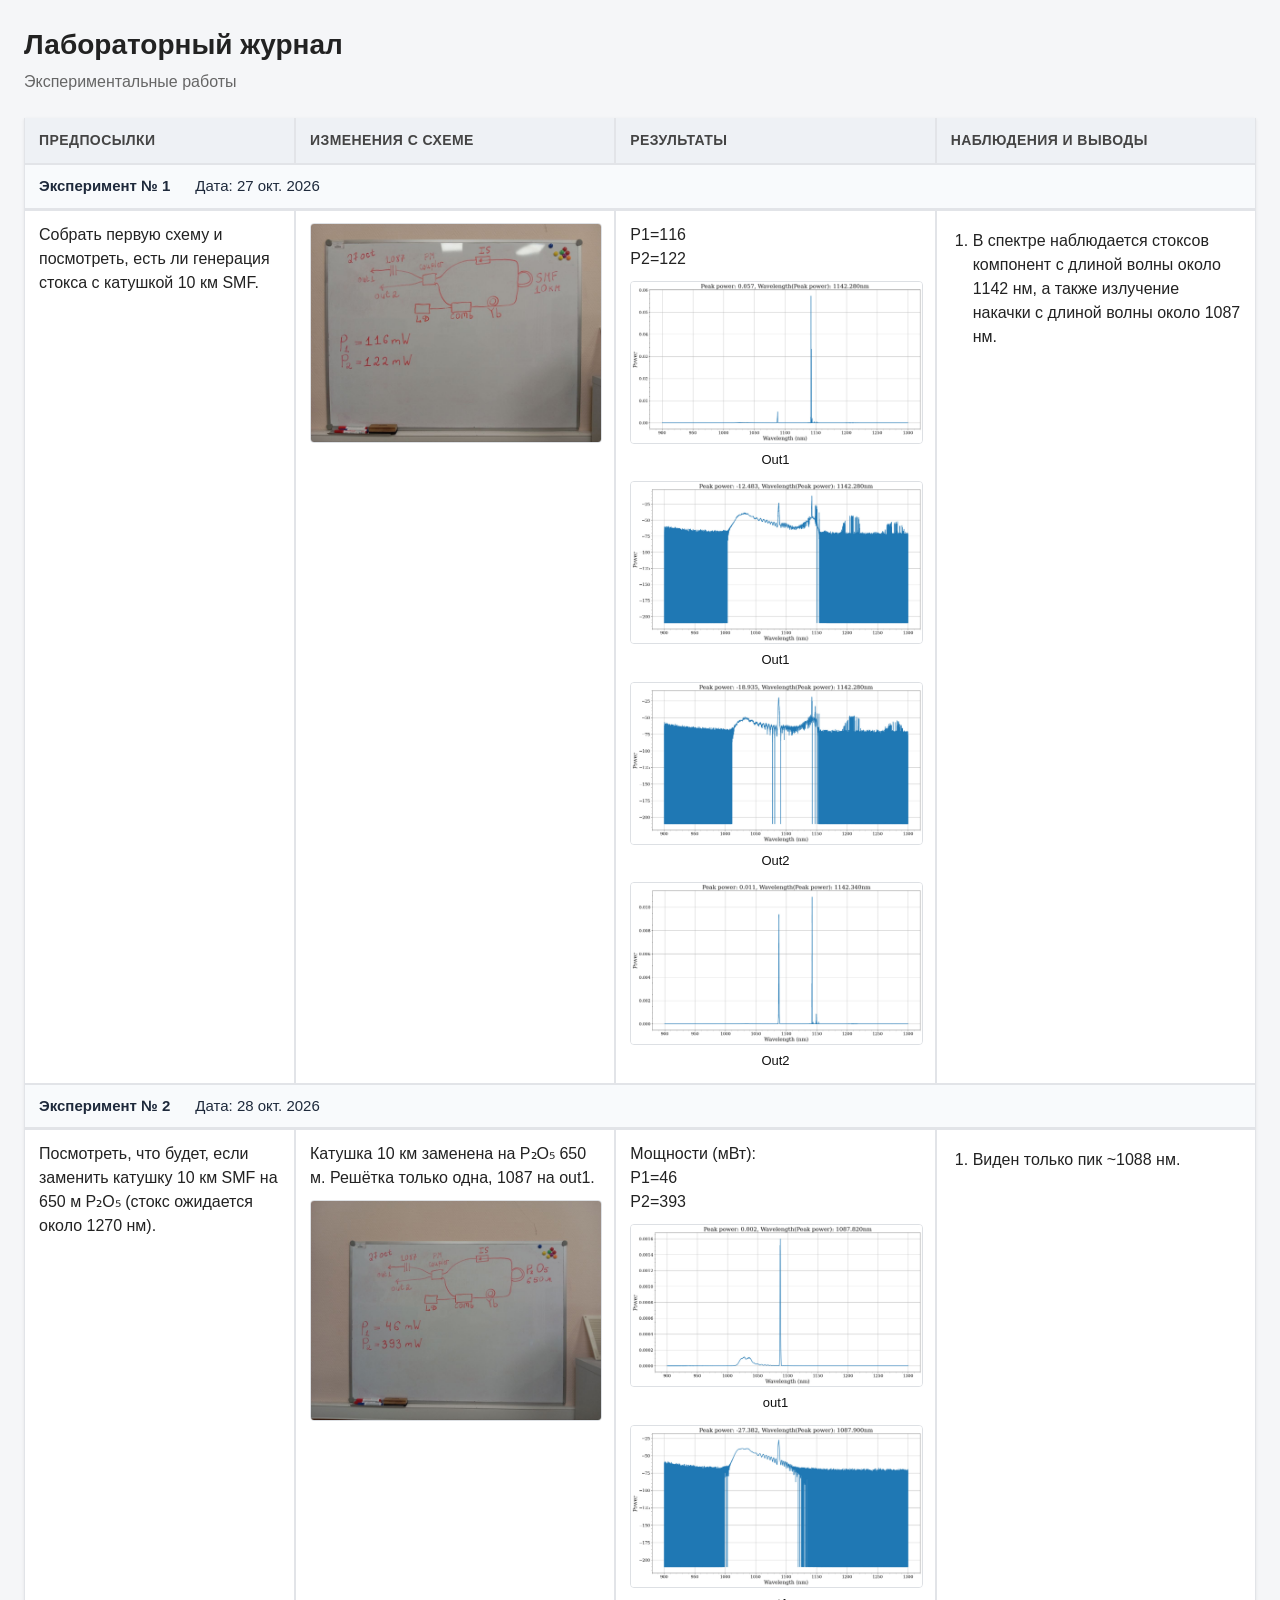
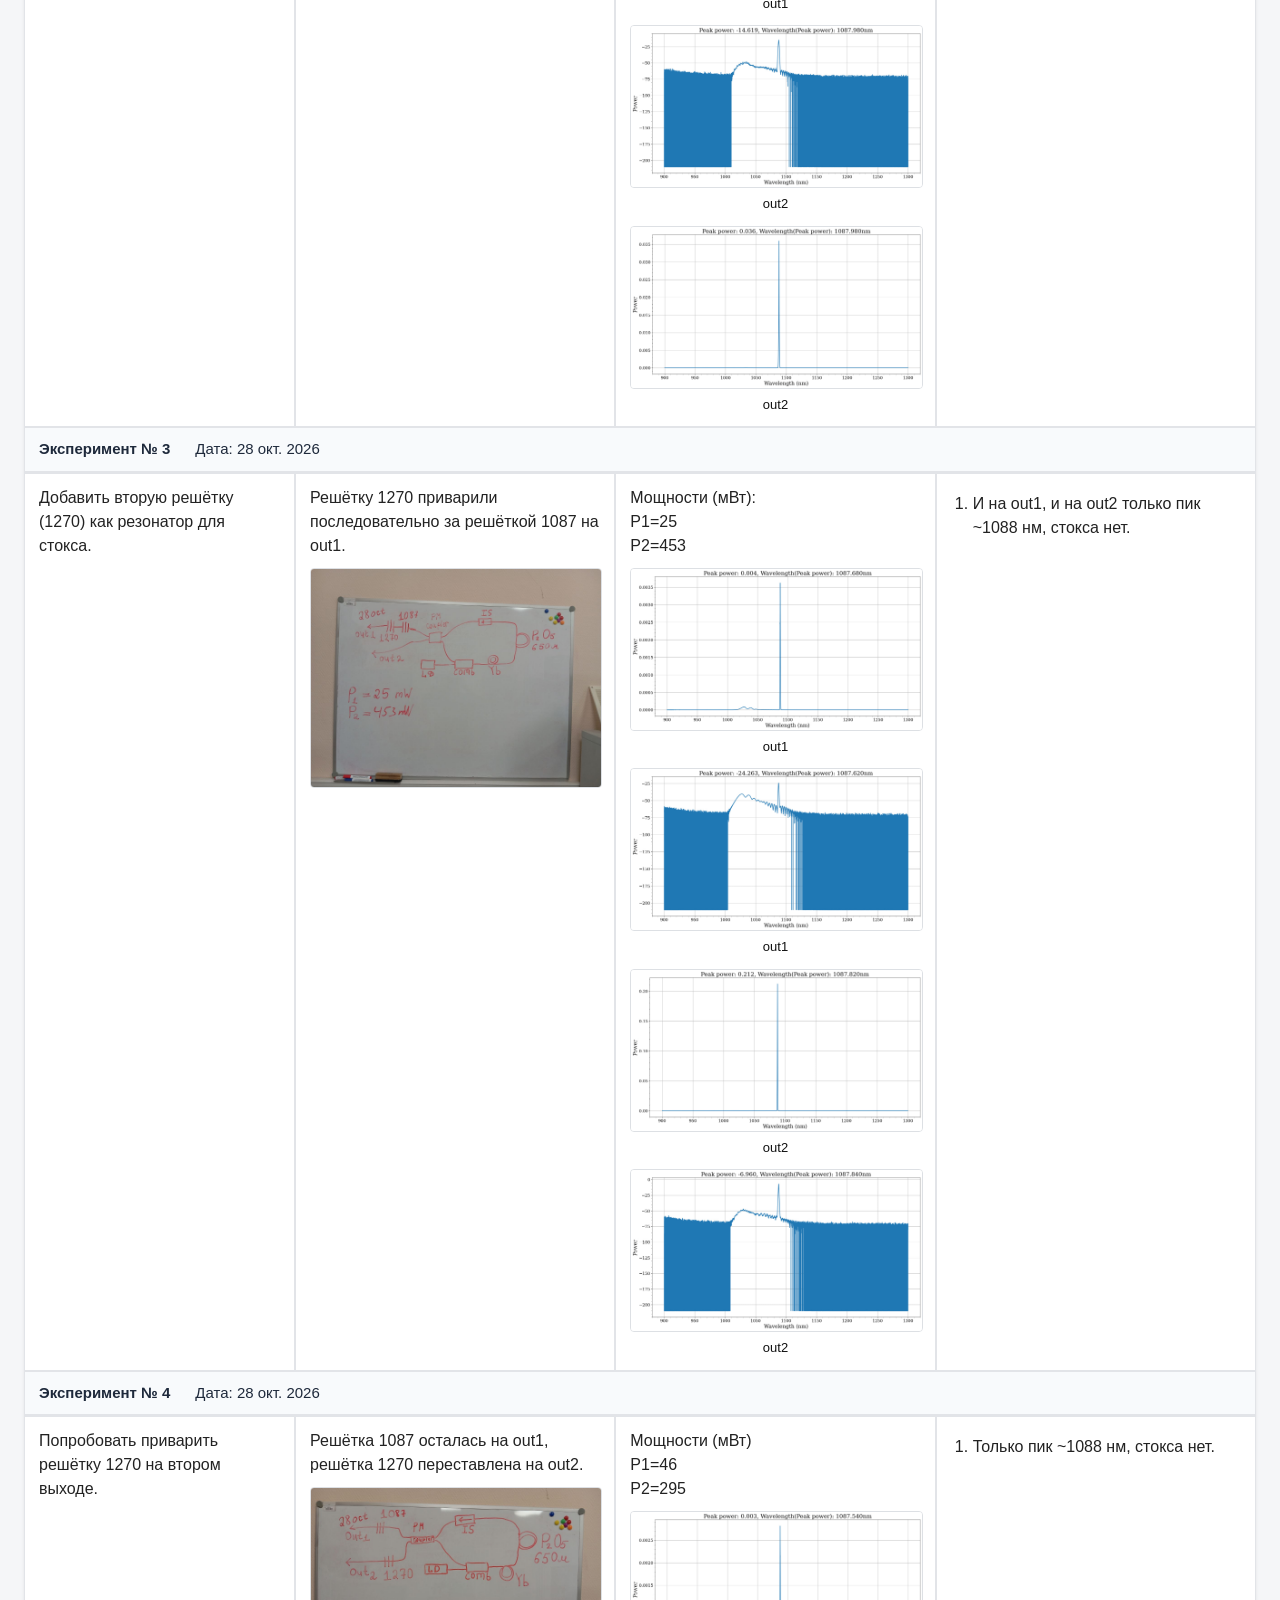
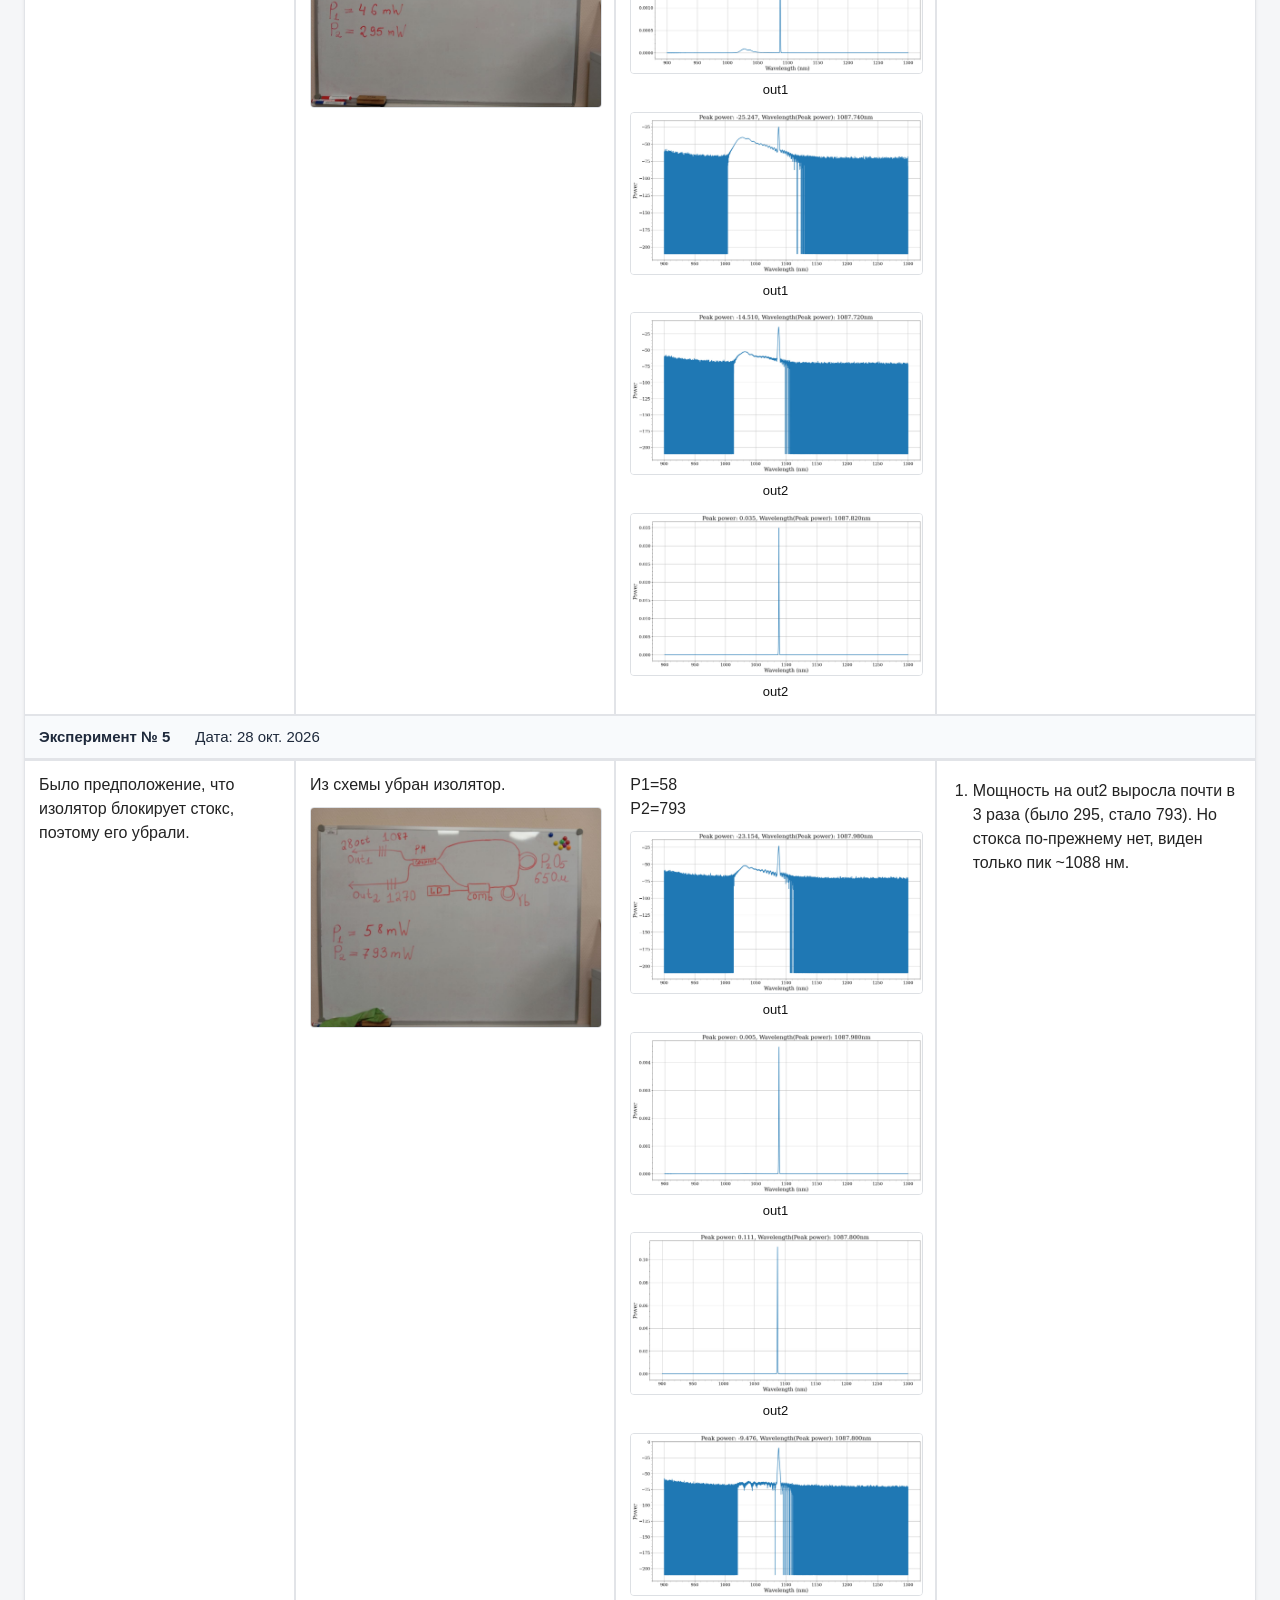
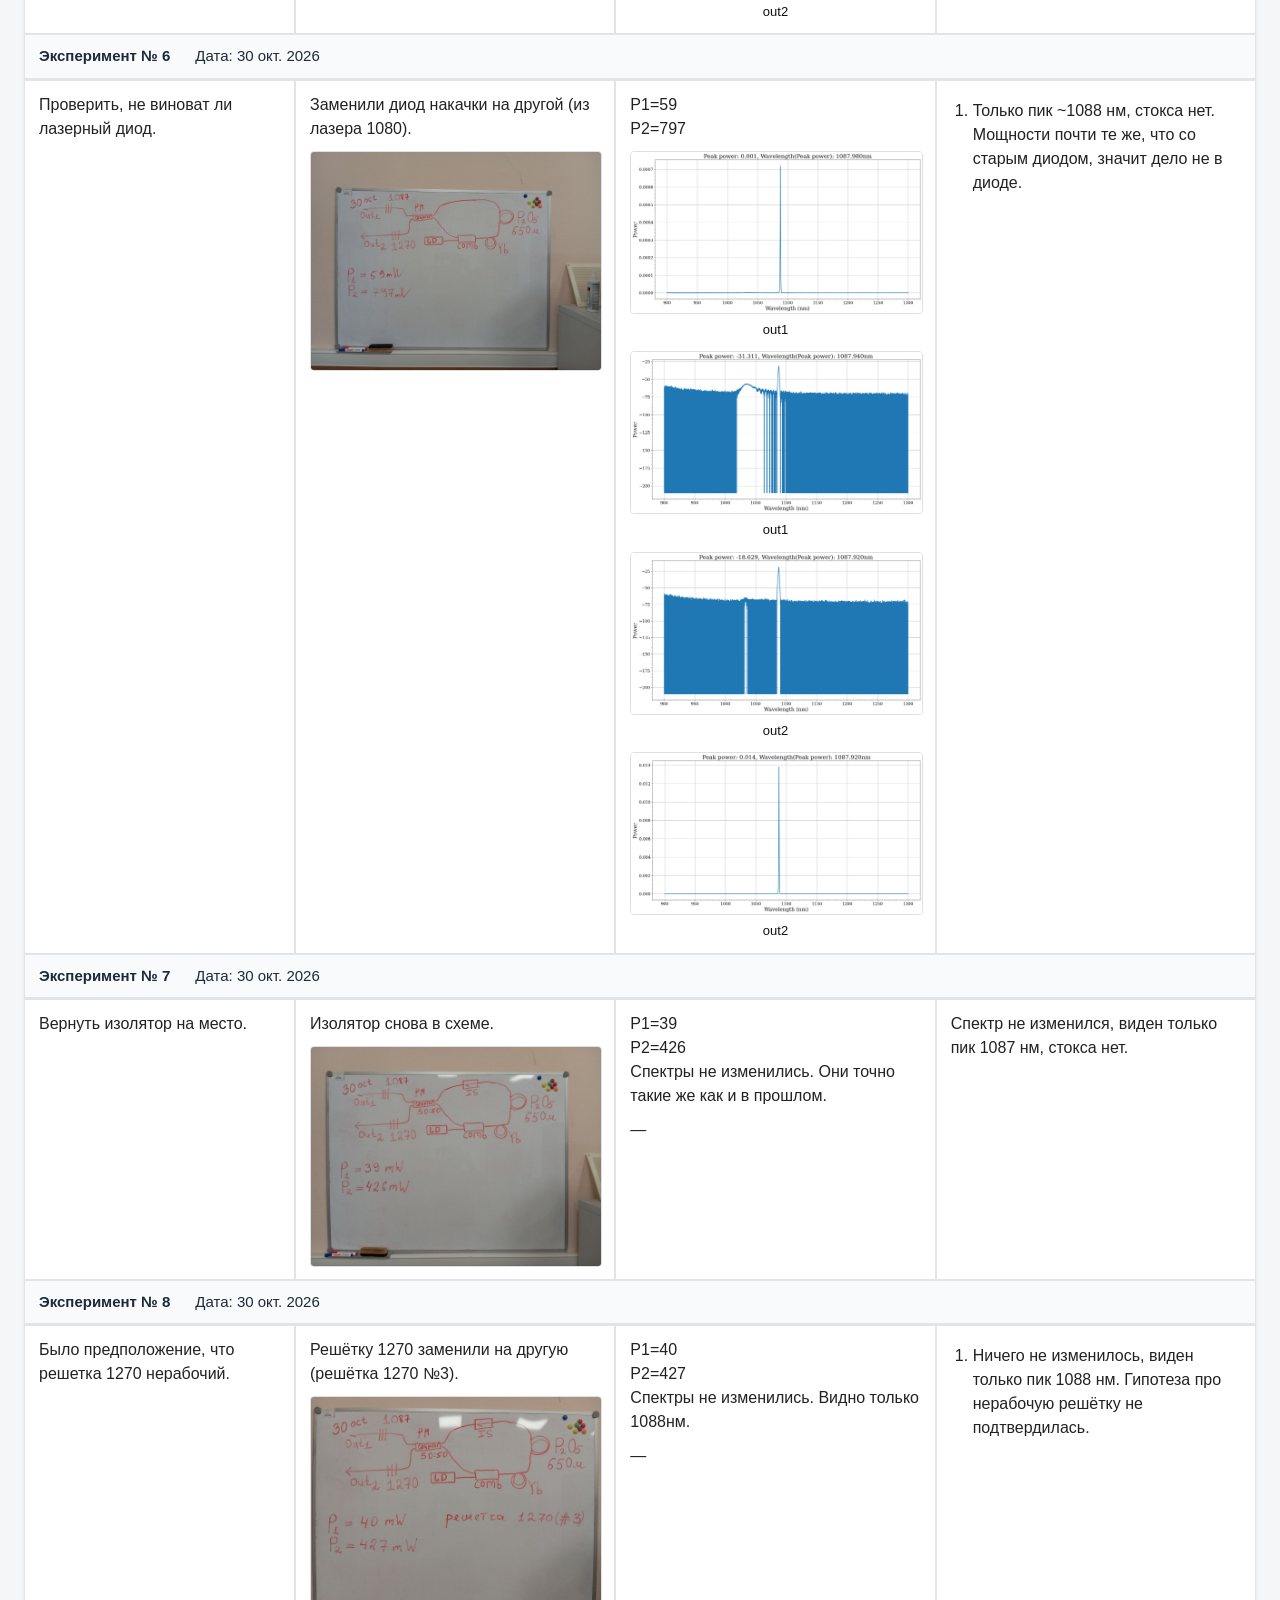
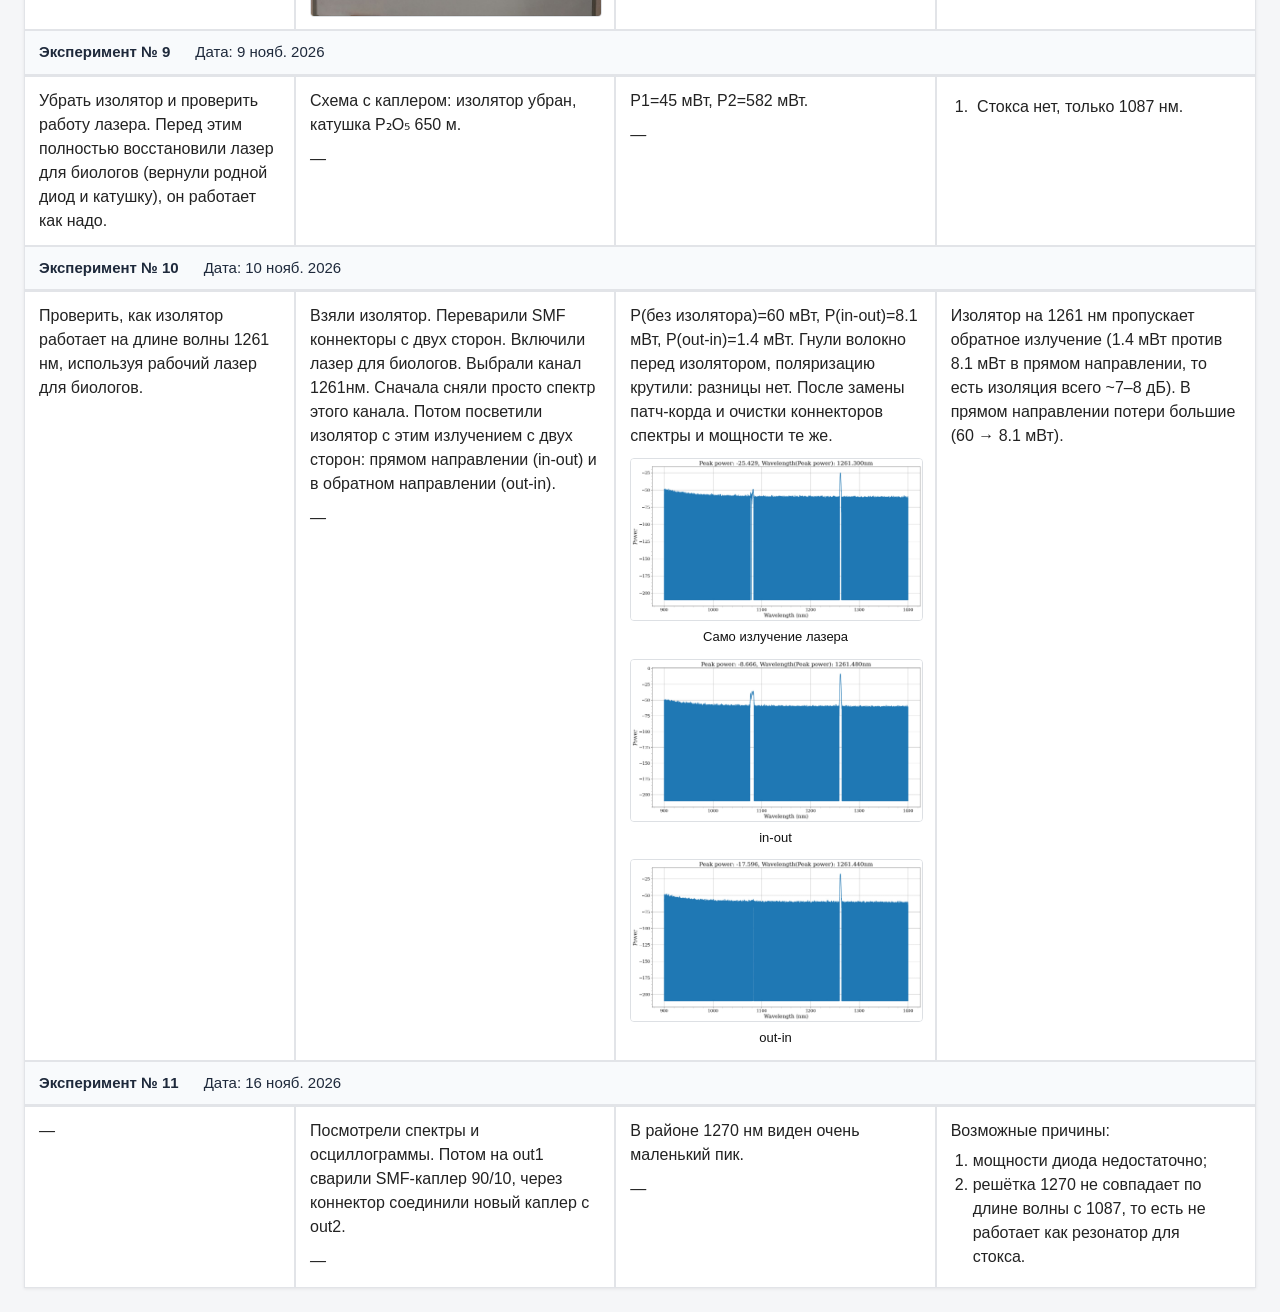
==== legacy/journal.html @ 5446e58a "Каркас проекта" ====
<!DOCTYPE html>
<html lang="ru">
<head>
<meta charset="UTF-8">
<meta name="viewport" content="width=device-width, initial-scale=1.0">
<title>Лабораторный журнал</title>
<style>
  body{font-family:-apple-system,BlinkMacSystemFont,"Segoe UI",Roboto,sans-serif;margin:0;padding:24px;background:#f5f6f8;color:#222;line-height:1.5}
  header{max-width:1400px;margin:0 auto 24px}
  h1{margin:0 0 4px;font-size:28px}
  .subtitle{margin:0;color:#666}
  main{max-width:1400px;margin:0 auto}
  
  .lab-table{width:100%;border-collapse:separate;border-spacing:0;background:#fff;box-shadow:0 1px 3px rgba(0,0,0,.08);border-radius:0}
  .lab-table th, .lab-table td{border:1px solid #e2e4e8;padding:12px 14px;vertical-align:top;text-align:left}
  
  /* Фикс шапки таблицы (убрали overflow: hidden у таблицы) */
  .lab-table thead th{
    background:#eef1f5; font-weight:600; font-size:14px; 
    text-transform:uppercase; letter-spacing:.03em; color:#444;
    position: sticky; top: 0; z-index: 10;
    border-top: none;
    box-shadow: 0 1px 0 #e2e4e8;
  }
  
  /* Строка с номером и датой */
  .exp-header-row td {
    background: #f8fafc; border-bottom: 2px solid #e2e4e8;
    color: #1e293b; font-size: 15px; padding: 10px 14px;
  }
  
  .col-goal{width:22%}.col-scheme{width:26%}.col-results{width:26%}.col-conclusions{width:26%}
  
  .text-block{margin-bottom:10px}
  figure{margin:0 0 12px}figure:last-child{margin-bottom:0}
  figure img{max-width:100%;height:auto;display:block;border-radius:4px;border:1px solid #dde0e4;cursor:zoom-in}
  figcaption{font-size:13px;color:#111;text-align:center;margin-top:6px}
  ul,ol{padding-left:22px;margin:6px 0}p{margin:6px 0}
  
  .lightbox{position:fixed;inset:0;background:rgba(0,0,0,.85);display:none;align-items:center;justify-content:center;z-index:1000;padding:24px;cursor:zoom-out}
  .lightbox.open{display:flex}
  .lightbox img{max-width:95vw;max-height:95vh;border-radius:6px;box-shadow:0 8px 32px rgba(0,0,0,.5)}
  
  @media(max-width:900px){
    .lab-table,.lab-table thead,.lab-table tbody,.lab-table th,.lab-table td,.lab-table tr{display:block}
    .lab-table thead{display:none}
    .lab-table tr{margin-bottom:16px;border:1px solid #e2e4e8;border-radius:8px;overflow:hidden}
    .lab-table td{border:none;border-bottom:1px solid #eef0f3}
    .lab-table td:last-child{border-bottom:none}
  }
</style>
</head>
<body>
<header>
  <h1>Лабораторный журнал</h1>
  <p class="subtitle">Экспериментальные работы</p>
</header>
<main>
<table class="lab-table">
<thead>
<tr>
<th class="col-goal">Предпосылки</th>
<th class="col-scheme">Изменения с схеме</th>
<th class="col-results">Результаты</th>
<th class="col-conclusions">Наблюдения и выводы</th>
</tr>
</thead>
<tbody>

      <tr class="exp-header-row">
        <td colspan="4">
          <strong>Эксперимент № 1</strong>
          &nbsp;&nbsp;&nbsp;&nbsp; Дата: 27 окт. 2026
        </td>
      </tr>
      <tr>
        <td class="col-goal">Собрать первую схему и посмотреть, есть ли генерация стокса с катушкой 10 км SMF.</td>
        <td class="col-scheme">
          
          
      <figure>
        <img src="images/exp1-scheme-2026-10-27-7mgw.png" alt="">
        
      </figure>
    
        </td>
        <td class="col-results">
          <div class="text-block">P1=116<br>P2=122</div>
          
      <figure>
        <img src="images/exp1-results-2026-10-27-8khi.png" alt="">
        <figcaption>Out1</figcaption>
      </figure>
    
      <figure>
        <img src="images/exp1-results-2026-10-27-0vbn.png" alt="">
        <figcaption>Out1</figcaption>
      </figure>
    
      <figure>
        <img src="images/exp1-results-2026-10-27-q5hc.png" alt="">
        <figcaption>Out2</figcaption>
      </figure>
    
      <figure>
        <img src="images/exp1-results-2026-10-27-dimu.png" alt="">
        <figcaption>Out2</figcaption>
      </figure>
    
        </td>
        <td class="col-conclusions"><ol><li>В спектре наблюдается стоксов компонент с длиной волны около 1142 нм, а также излучение накачки с длиной волны около 1087 нм.</li></ol></td>
      </tr>
      <tr class="exp-header-row">
        <td colspan="4">
          <strong>Эксперимент № 2</strong>
          &nbsp;&nbsp;&nbsp;&nbsp; Дата: 28 окт. 2026
        </td>
      </tr>
      <tr>
        <td class="col-goal">Посмотреть, что будет, если заменить катушку 10 км SMF на 650 м P₂O₅ (стокс ожидается около 1270 нм).</td>
        <td class="col-scheme">
          <div class="text-block">Катушка 10 км заменена на P₂O₅ 650 м. Решётка только одна, 1087 на out1.</div>
          
      <figure>
        <img src="images/exp2-scheme-2026-10-28-fdw3.png" alt="">
        
      </figure>
    
        </td>
        <td class="col-results">
          <div class="text-block">Мощности (мВт):<br>P1=46<br>P2=393</div>
          
      <figure>
        <img src="images/exp2-results-2026-10-28-20rd.png" alt="">
        <figcaption>out1</figcaption>
      </figure>
    
      <figure>
        <img src="images/exp2-results-2026-10-28-4o7k.png" alt="">
        <figcaption>out1</figcaption>
      </figure>
    
      <figure>
        <img src="images/exp2-results-2026-10-28-bmim.png" alt="">
        <figcaption>out2</figcaption>
      </figure>
    
      <figure>
        <img src="images/exp2-results-2026-10-28-gjd2.png" alt="">
        <figcaption>out2</figcaption>
      </figure>
    
        </td>
        <td class="col-conclusions"><ol><li>Виден только пик ~1088 нм. </li></ol></td>
      </tr>
      <tr class="exp-header-row">
        <td colspan="4">
          <strong>Эксперимент № 3</strong>
          &nbsp;&nbsp;&nbsp;&nbsp; Дата: 28 окт. 2026
        </td>
      </tr>
      <tr>
        <td class="col-goal">Добавить вторую решётку (1270) как резонатор для стокса.</td>
        <td class="col-scheme">
          <div class="text-block">Решётку 1270 приварили последовательно за решёткой 1087 на out1.</div>
          
      <figure>
        <img src="images/exp3-scheme-2026-10-28-03hu.png" alt="">
        
      </figure>
    
        </td>
        <td class="col-results">
          <div class="text-block">Мощности (мВт):<br>P1=25<br>P2=453</div>
          
      <figure>
        <img src="images/exp3-results-2026-10-28-j19a.png" alt="">
        <figcaption>out1</figcaption>
      </figure>
    
      <figure>
        <img src="images/exp3-results-2026-10-28-ysv0.png" alt="">
        <figcaption>out1</figcaption>
      </figure>
    
      <figure>
        <img src="images/exp3-results-2026-10-28-vy8e.png" alt="">
        <figcaption>out2</figcaption>
      </figure>
    
      <figure>
        <img src="images/exp3-results-2026-10-28-p6xs.png" alt="">
        <figcaption>out2</figcaption>
      </figure>
    
        </td>
        <td class="col-conclusions"><ol><li>И на out1, и на out2 только пик ~1088 нм, стокса нет. </li></ol></td>
      </tr>
      <tr class="exp-header-row">
        <td colspan="4">
          <strong>Эксперимент № 4</strong>
          &nbsp;&nbsp;&nbsp;&nbsp; Дата: 28 окт. 2026
        </td>
      </tr>
      <tr>
        <td class="col-goal">Попробовать приварить решётку 1270 на втором выходе.</td>
        <td class="col-scheme">
          <div class="text-block">Решётка 1087 осталась на out1, решётка 1270 переставлена на out2.</div>
          
      <figure>
        <img src="images/exp4-scheme-2026-11-16-rlf8.png" alt="">
        
      </figure>
    
        </td>
        <td class="col-results">
          <div class="text-block">Мощности (мВт)<br>P1=46<div>P2=295</div></div>
          
      <figure>
        <img src="images/exp4-results-2026-11-16-piwh.png" alt="">
        <figcaption>out1</figcaption>
      </figure>
    
      <figure>
        <img src="images/exp4-results-2026-11-16-u175.png" alt="">
        <figcaption>out1</figcaption>
      </figure>
    
      <figure>
        <img src="images/exp4-results-2026-11-16-jcvt.png" alt="">
        <figcaption>out2</figcaption>
      </figure>
    
      <figure>
        <img src="images/exp4-results-2026-11-16-a1xa.png" alt="">
        <figcaption>out2</figcaption>
      </figure>
    
        </td>
        <td class="col-conclusions"><ol><li>Только пик ~1088 нм, стокса нет.</li></ol></td>
      </tr>
      <tr class="exp-header-row">
        <td colspan="4">
          <strong>Эксперимент № 5</strong>
          &nbsp;&nbsp;&nbsp;&nbsp; Дата: 28 окт. 2026
        </td>
      </tr>
      <tr>
        <td class="col-goal">Было предположение, что изолятор блокирует стокс, поэтому его убрали.</td>
        <td class="col-scheme">
          <div class="text-block">Из схемы убран изолятор.</div>
          
      <figure>
        <img src="images/exp5-scheme-2026-11-16-wapq.png" alt="">
        
      </figure>
    
        </td>
        <td class="col-results">
          <div class="text-block">P1=58<br>P2=793</div>
          
      <figure>
        <img src="images/exp5-results-2026-11-16-mpl7.png" alt="">
        <figcaption>out1</figcaption>
      </figure>
    
      <figure>
        <img src="images/exp5-results-2026-11-16-as89.png" alt="">
        <figcaption>out1</figcaption>
      </figure>
    
      <figure>
        <img src="images/exp5-results-2026-11-16-cq42.png" alt="">
        <figcaption>out2</figcaption>
      </figure>
    
      <figure>
        <img src="images/exp5-results-2026-11-16-x3le.png" alt="">
        <figcaption>out2</figcaption>
      </figure>
    
        </td>
        <td class="col-conclusions"><ol><li>Мощность на out2 выросла почти в 3 раза (было 295, стало 793). Но стокса по-прежнему нет, виден только пик ~1088 нм.</li></ol></td>
      </tr>
      <tr class="exp-header-row">
        <td colspan="4">
          <strong>Эксперимент № 6</strong>
          &nbsp;&nbsp;&nbsp;&nbsp; Дата: 30 окт. 2026
        </td>
      </tr>
      <tr>
        <td class="col-goal">Проверить, не виноват ли лазерный диод.</td>
        <td class="col-scheme">
          <div class="text-block">Заменили диод накачки на другой (из лазера 1080).</div>
          
      <figure>
        <img src="images/exp6-scheme-2026-11-16-g44c.png" alt="">
        
      </figure>
    
        </td>
        <td class="col-results">
          <div class="text-block">P1=59<br>P2=797</div>
          
      <figure>
        <img src="images/exp6-results-2026-11-16-ottr.png" alt="">
        <figcaption>out1</figcaption>
      </figure>
    
      <figure>
        <img src="images/exp6-results-2026-11-16-fe4t.png" alt="">
        <figcaption>out1</figcaption>
      </figure>
    
      <figure>
        <img src="images/exp6-results-2026-11-16-2dvh.png" alt="">
        <figcaption>out2</figcaption>
      </figure>
    
      <figure>
        <img src="images/exp6-results-2026-11-16-2k1w.png" alt="">
        <figcaption>out2</figcaption>
      </figure>
    
        </td>
        <td class="col-conclusions"><ol><li>Только пик ~1088 нм, стокса нет. Мощности почти те же, что со старым диодом, значит дело не в диоде.</li></ol></td>
      </tr>
      <tr class="exp-header-row">
        <td colspan="4">
          <strong>Эксперимент № 7</strong>
          &nbsp;&nbsp;&nbsp;&nbsp; Дата: 30 окт. 2026
        </td>
      </tr>
      <tr>
        <td class="col-goal">Вернуть изолятор на место.</td>
        <td class="col-scheme">
          <div class="text-block">Изолятор снова в схеме.</div>
          
      <figure>
        <img src="images/exp7-scheme-2026-11-16-qyf2.png" alt="">
        
      </figure>
    
        </td>
        <td class="col-results">
          <div class="text-block">P1=39<br>P2=426<br>Спектры не изменились. Они точно такие же как и в прошлом.</div>
          <em>—</em>
        </td>
        <td class="col-conclusions">Спектр не изменился, виден только пик 1087 нм, стокса нет.</td>
      </tr>
      <tr class="exp-header-row">
        <td colspan="4">
          <strong>Эксперимент № 8</strong>
          &nbsp;&nbsp;&nbsp;&nbsp; Дата: 30 окт. 2026
        </td>
      </tr>
      <tr>
        <td class="col-goal">Было предположение, что решетка 1270 нерабочий.</td>
        <td class="col-scheme">
          <div class="text-block">Решётку 1270 заменили на другую (решётка 1270 №3).</div>
          
      <figure>
        <img src="images/exp8-scheme-2026-10-30-hdcm.png" alt="">
        
      </figure>
    
        </td>
        <td class="col-results">
          <div class="text-block">P1=40<br>P2=427<br>Спектры не изменились. Видно только 1088нм.</div>
          <em>—</em>
        </td>
        <td class="col-conclusions"><ol><li>Ничего не изменилось, виден только пик 1088 нм. Гипотеза про нерабочую решётку не подтвердилась.</li></ol></td>
      </tr>
      <tr class="exp-header-row">
        <td colspan="4">
          <strong>Эксперимент № 9</strong>
          &nbsp;&nbsp;&nbsp;&nbsp; Дата: 9 нояб. 2026
        </td>
      </tr>
      <tr>
        <td class="col-goal">Убрать изолятор и проверить работу лазера. Перед этим полностью восстановили лазер для биологов (вернули родной диод и катушку), он работает как надо.</td>
        <td class="col-scheme">
          <div class="text-block">Схема с каплером: изолятор убран, катушка P₂O₅ 650 м.</div>
          <em>—</em>
        </td>
        <td class="col-results">
          <div class="text-block">P1=45 мВт, P2=582 мВт.</div>
          <em>—</em>
        </td>
        <td class="col-conclusions"><ol><li>&nbsp;Стокса нет, только 1087 нм.&nbsp;</li></ol></td>
      </tr>
      <tr class="exp-header-row">
        <td colspan="4">
          <strong>Эксперимент № 10</strong>
          &nbsp;&nbsp;&nbsp;&nbsp; Дата: 10 нояб. 2026
        </td>
      </tr>
      <tr>
        <td class="col-goal">Проверить, как изолятор работает на длине волны 1261 нм, используя рабочий лазер для биологов.</td>
        <td class="col-scheme">
          <div class="text-block">Взяли изолятор. Переварили SMF коннекторы с двух сторон. Включили лазер для биологов. Выбрали канал 1261нм. Сначала сняли просто спектр этого канала. Потом посветили изолятор с этим излучением с двух сторон: прямом направлении (in-out) и в обратном направлении (out-in).&nbsp;</div>
          <em>—</em>
        </td>
        <td class="col-results">
          <div class="text-block">P(без изолятора)=60 мВт, P(in-out)=8.1 мВт, P(out-in)=1.4 мВт. Гнули волокно перед изолятором, поляризацию крутили: разницы нет. После замены патч-корда и очистки коннекторов спектры и мощности те же.</div>
          
      <figure>
        <img src="images/exp10-results-2026-11-10-lhtd.png" alt="">
        <figcaption>Само излучение лазера</figcaption>
      </figure>
    
      <figure>
        <img src="images/exp10-results-2026-11-10-eo0r.png" alt="">
        <figcaption>in-out</figcaption>
      </figure>
    
      <figure>
        <img src="images/exp10-results-2026-11-10-euju.png" alt="">
        <figcaption>out-in</figcaption>
      </figure>
    
        </td>
        <td class="col-conclusions">Изолятор на 1261 нм пропускает обратное излучение (1.4 мВт против 8.1 мВт в прямом направлении, то есть изоляция всего ~7–8 дБ). В прямом направлении потери большие (60 → 8.1 мВт).</td>
      </tr>
      <tr class="exp-header-row">
        <td colspan="4">
          <strong>Эксперимент № 11</strong>
          &nbsp;&nbsp;&nbsp;&nbsp; Дата: 16 нояб. 2026
        </td>
      </tr>
      <tr>
        <td class="col-goal"><em>—</em></td>
        <td class="col-scheme">
          <div class="text-block">Посмотрели спектры и осциллограммы. Потом на out1 сварили SMF-каплер 90/10, через коннектор соединили новый каплер с out2.</div>
          <em>—</em>
        </td>
        <td class="col-results">
          <div class="text-block">В районе 1270 нм виден очень маленький пик.</div>
          <em>—</em>
        </td>
        <td class="col-conclusions">Возможные причины: <br><ol><li>мощности диода недостаточно;</li><li>решётка 1270 не совпадает по длине волны с 1087, то есть не работает как резонатор для стокса.&nbsp;</li></ol></td>
      </tr>
</tbody>
</table>
</main>
<div class="lightbox"><img alt=""></div>
<script>
document.querySelectorAll('.lab-table img').forEach(img=>{
  img.addEventListener('click',()=>{
    const lb=document.querySelector('.lightbox');
    lb.querySelector('img').src=img.src;
    lb.classList.add('open');
  });
});
const lb=document.querySelector('.lightbox');
lb.addEventListener('click',()=>lb.classList.remove('open'));
document.addEventListener('keydown',e=>{if(e.key==='Escape')lb.classList.remove('open')});
</script>
</body>
</html>
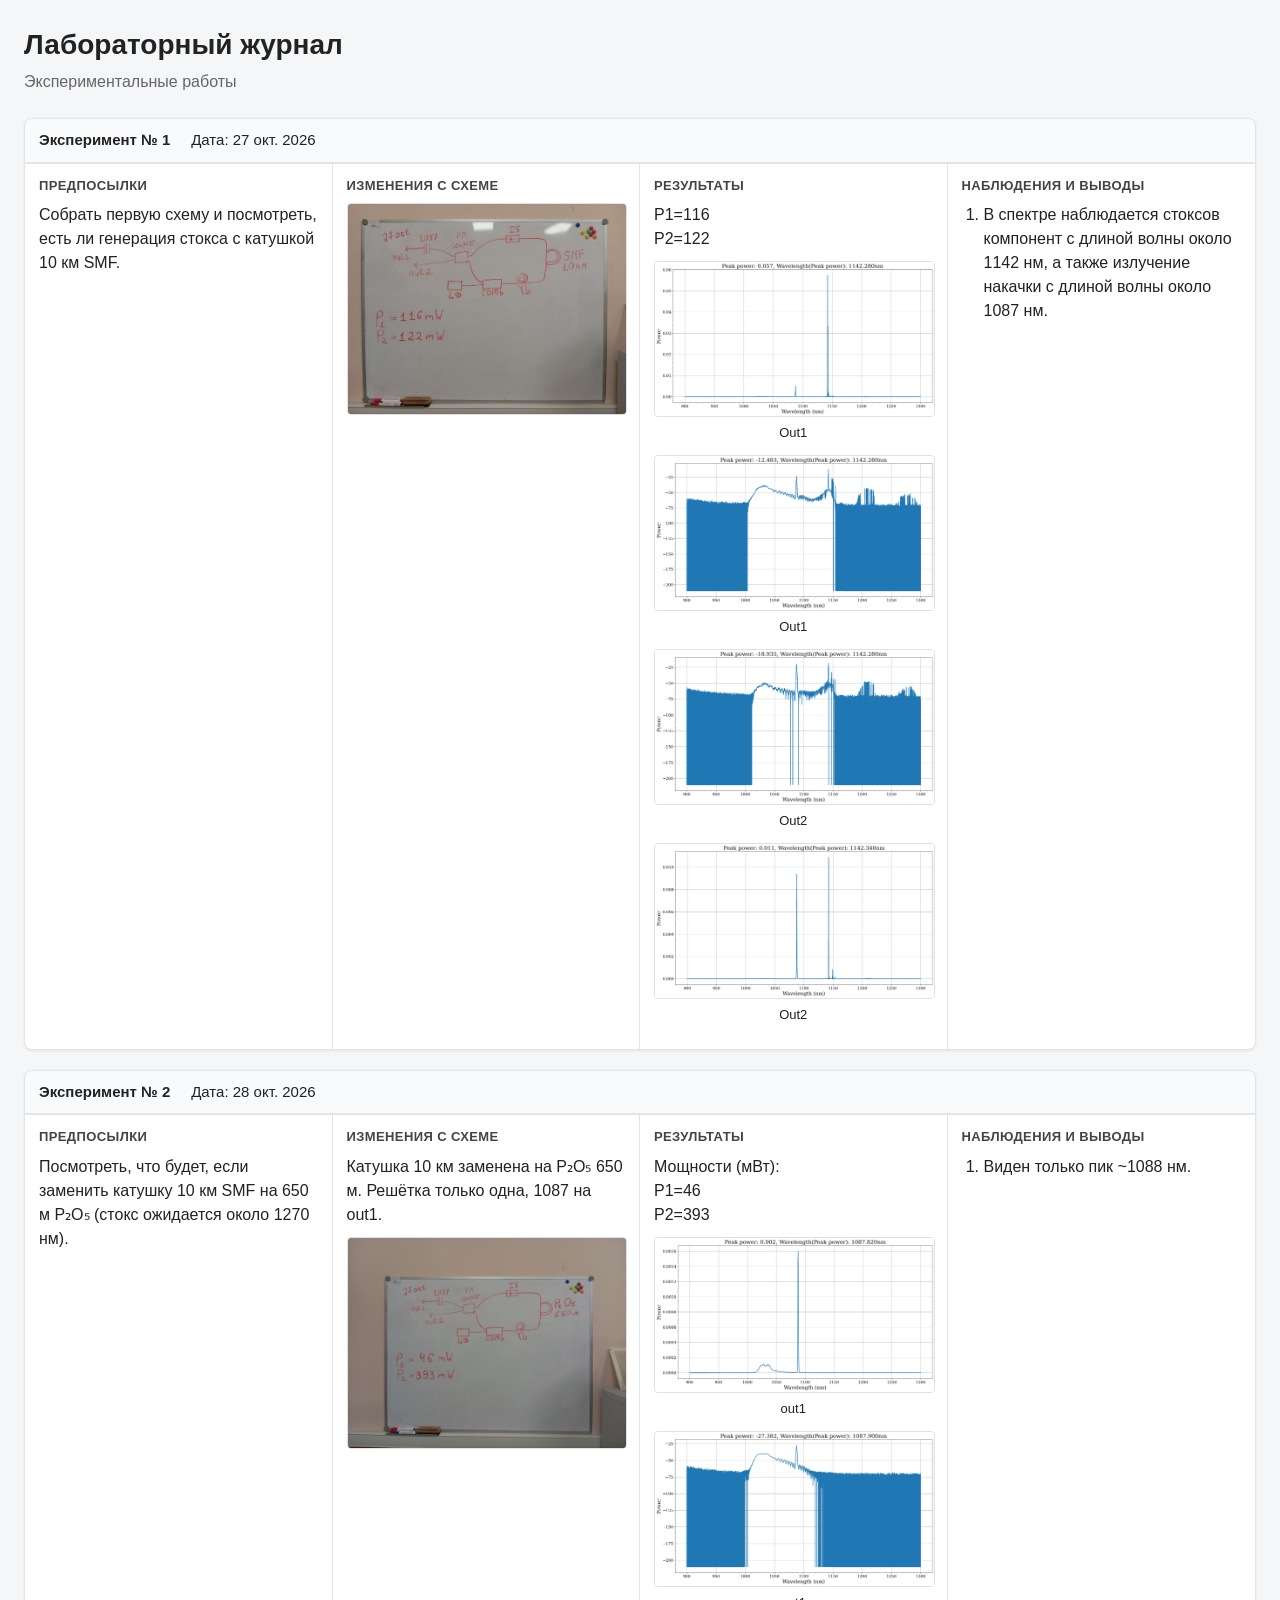
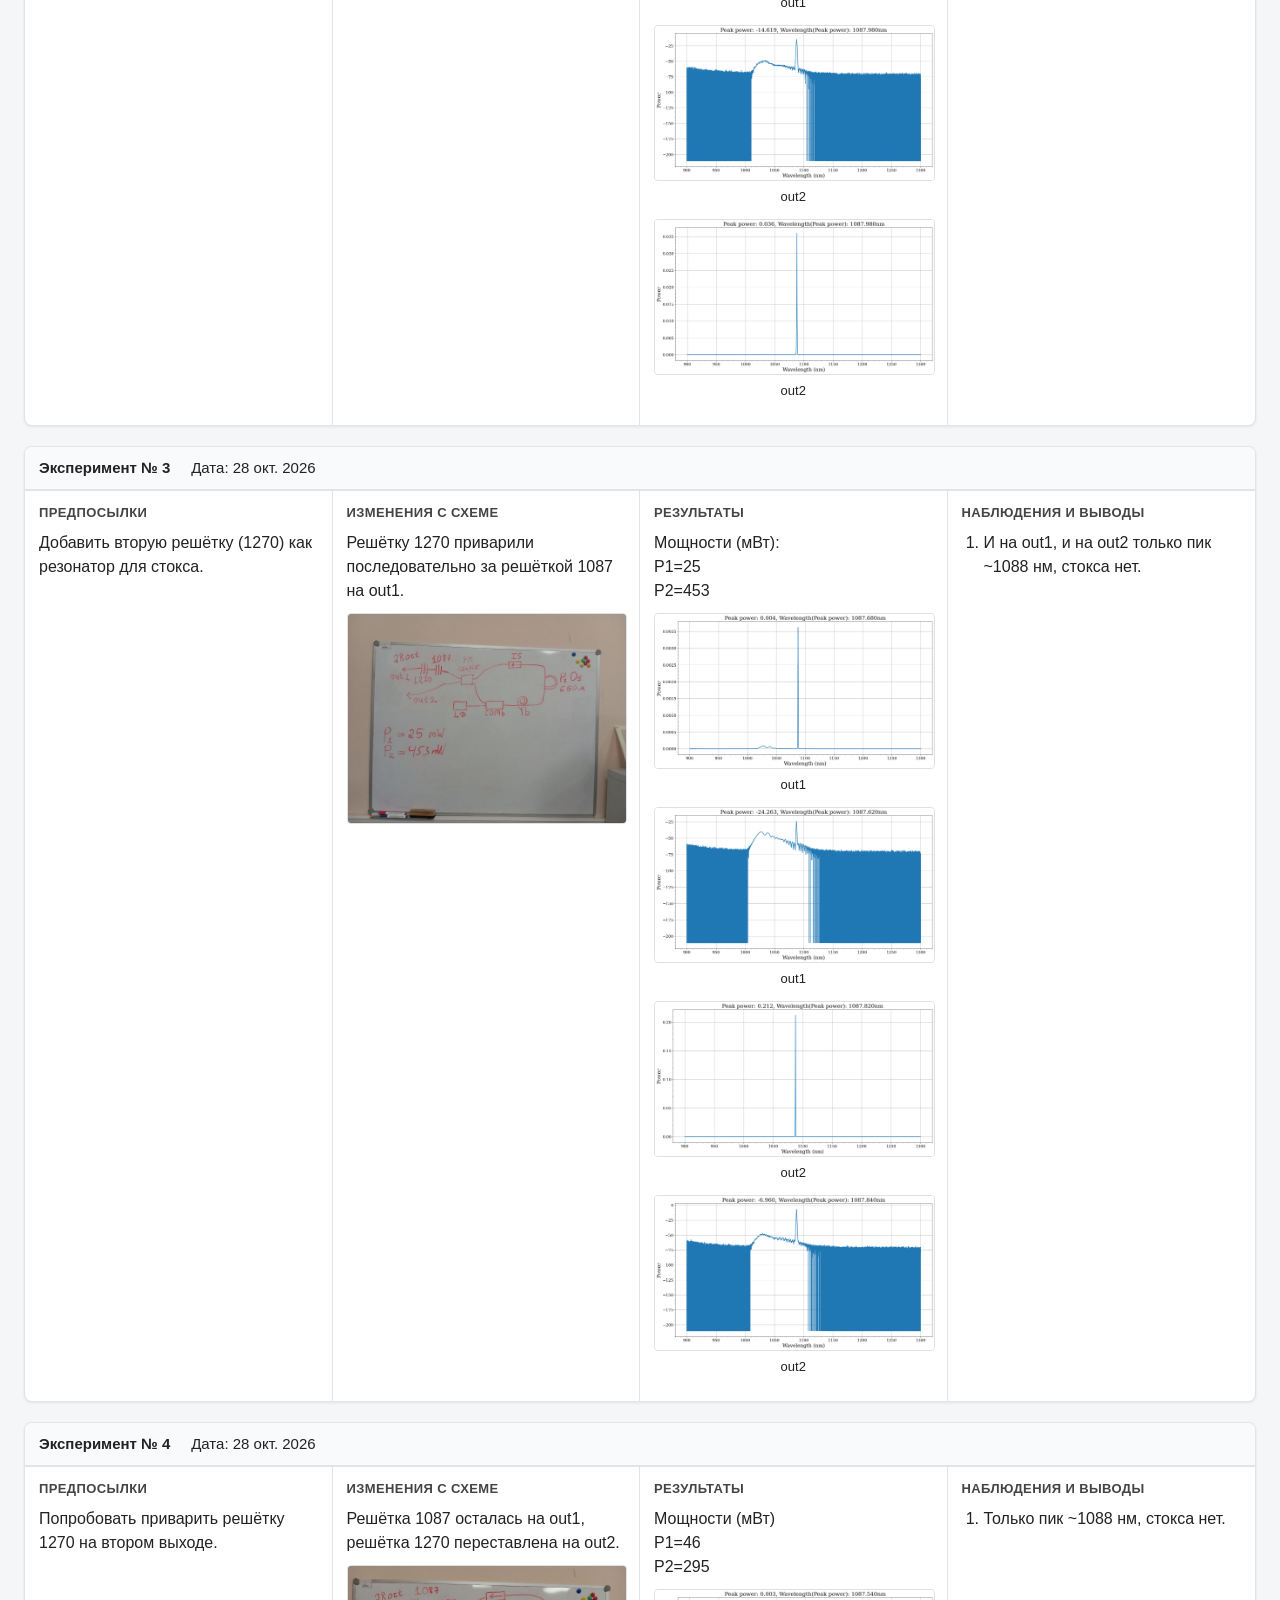
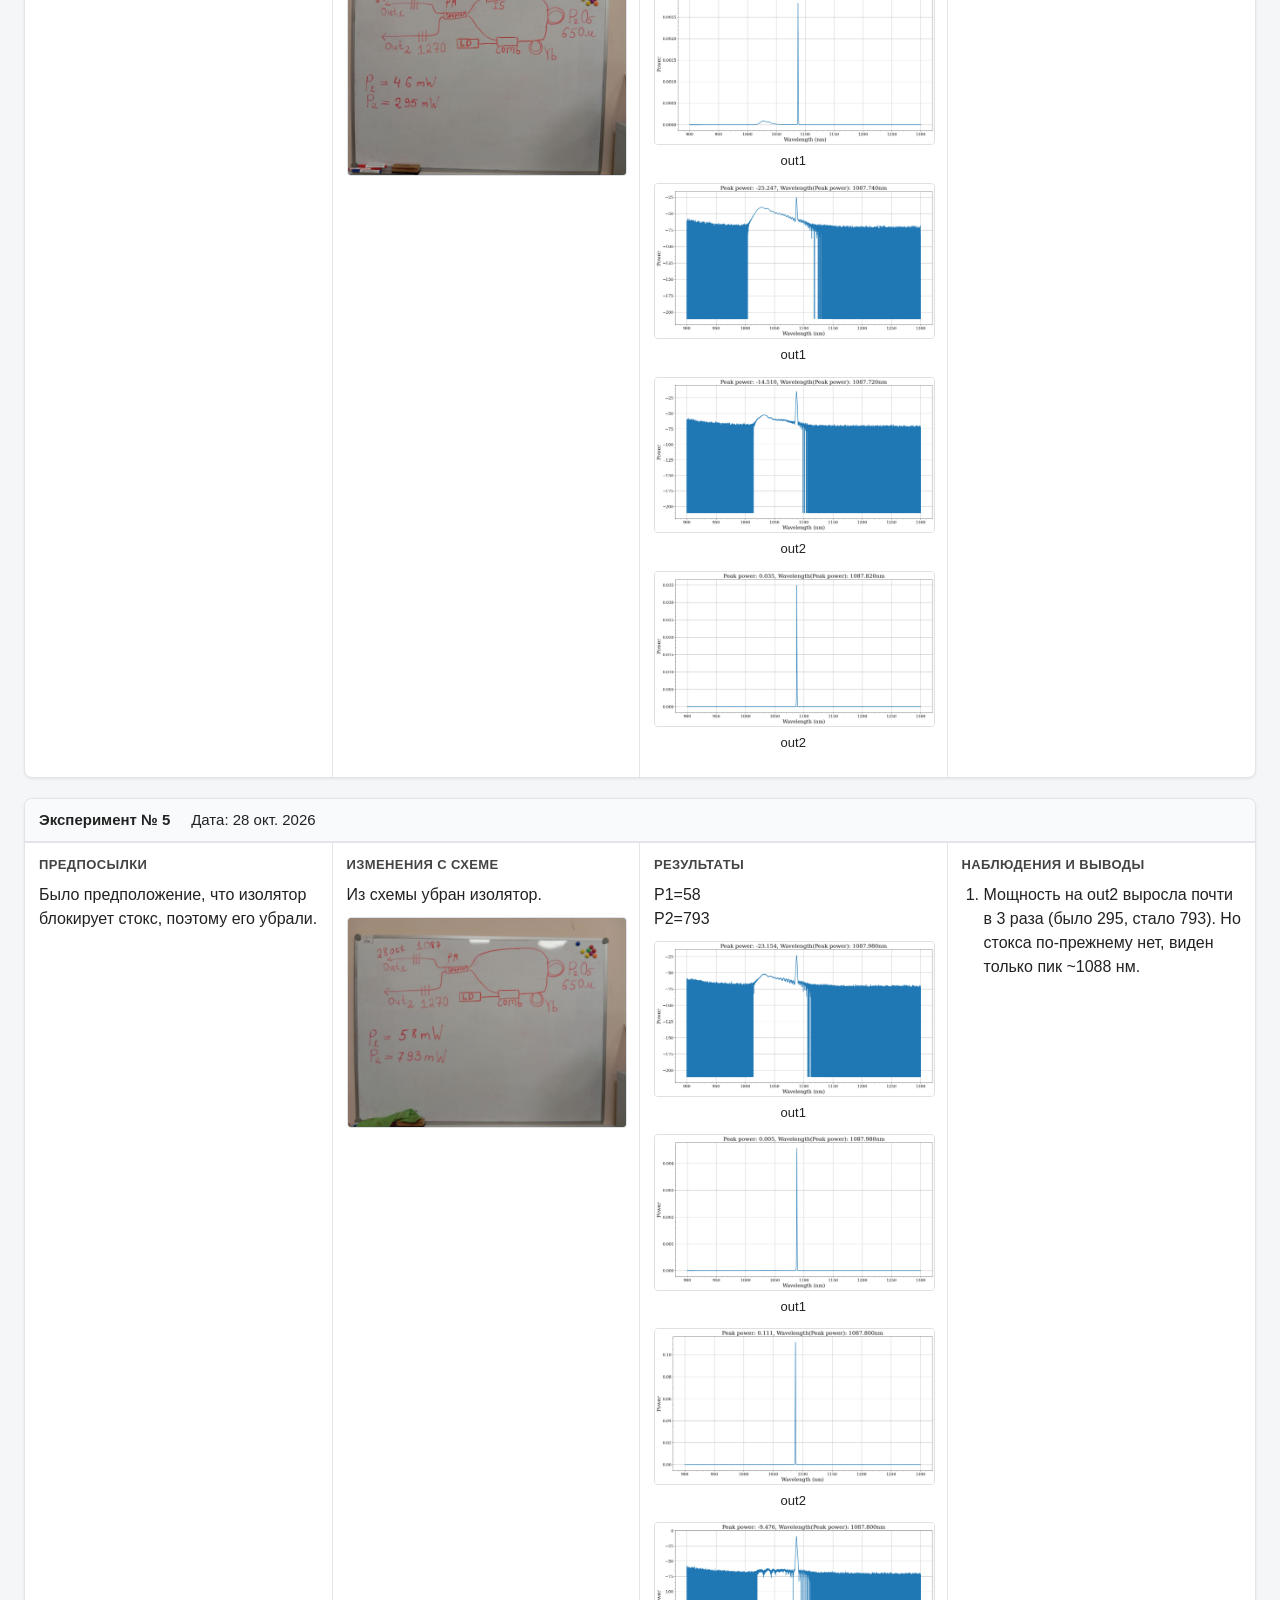
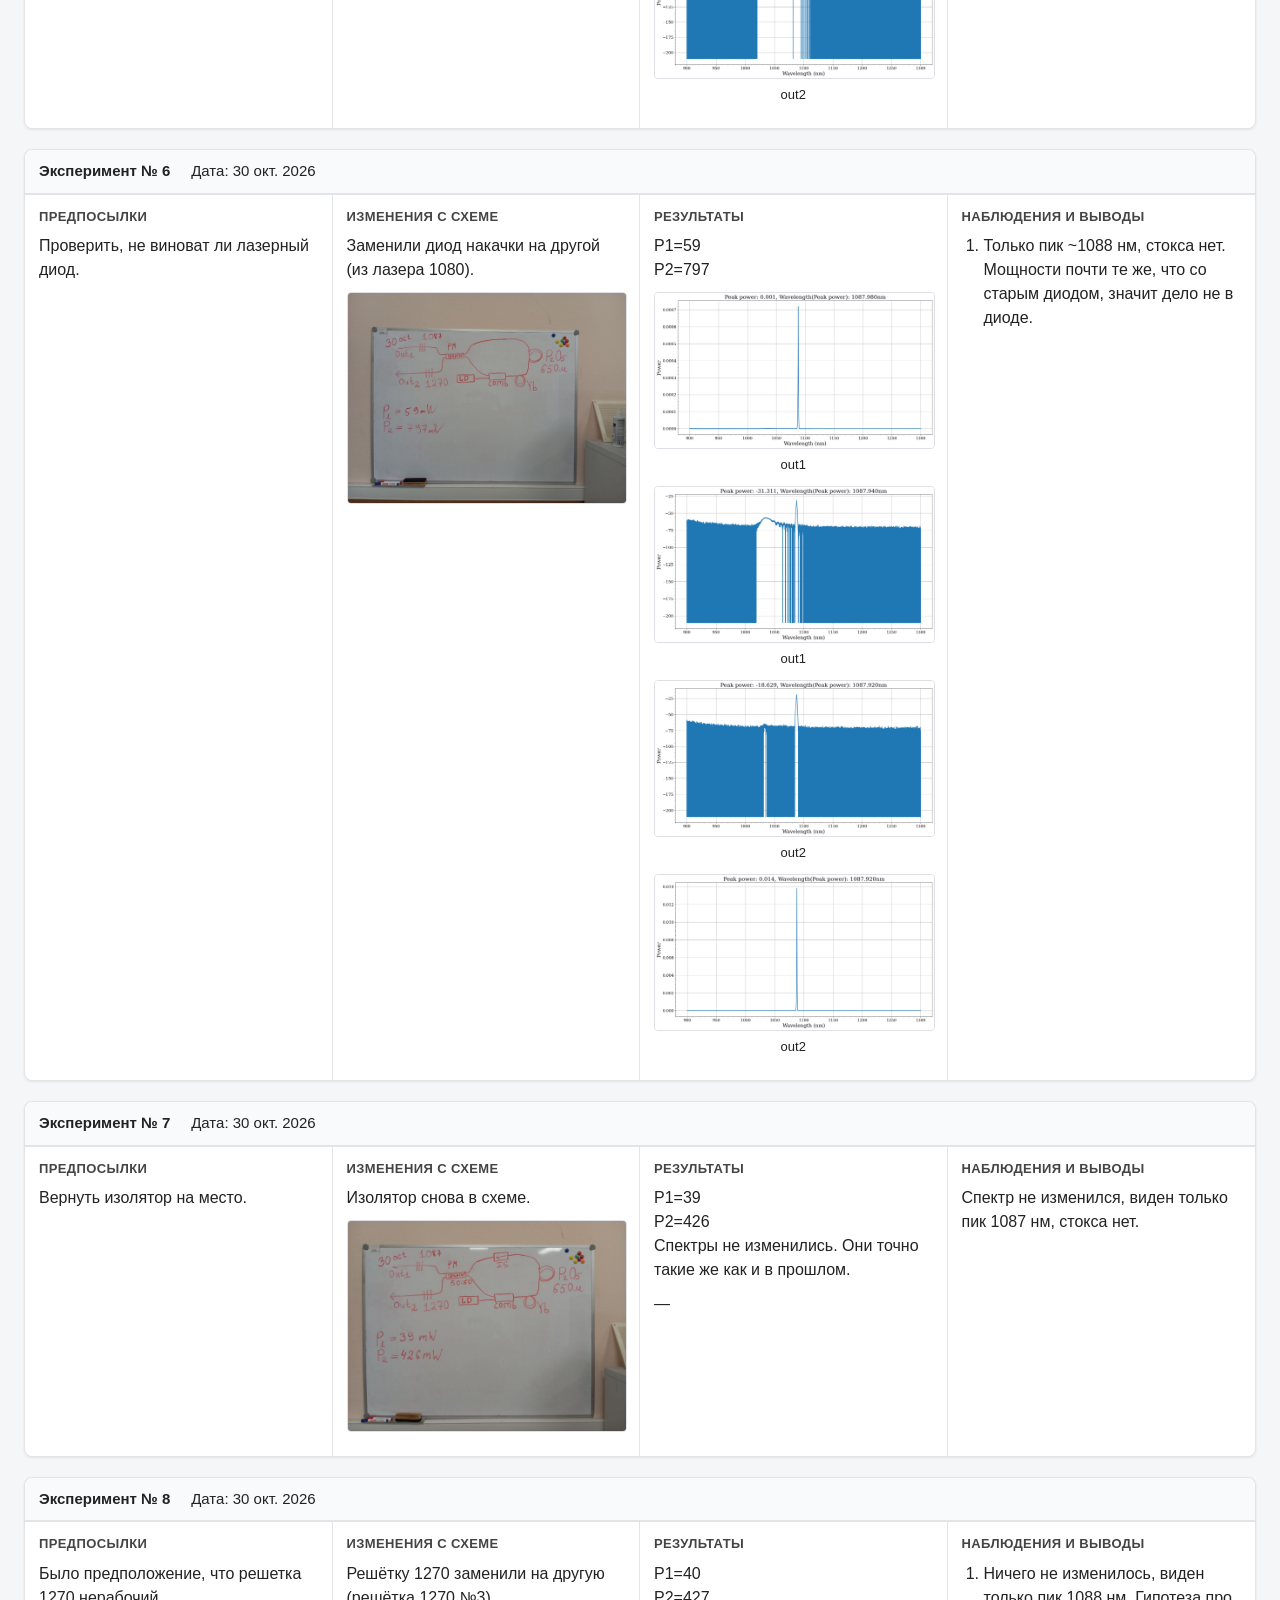
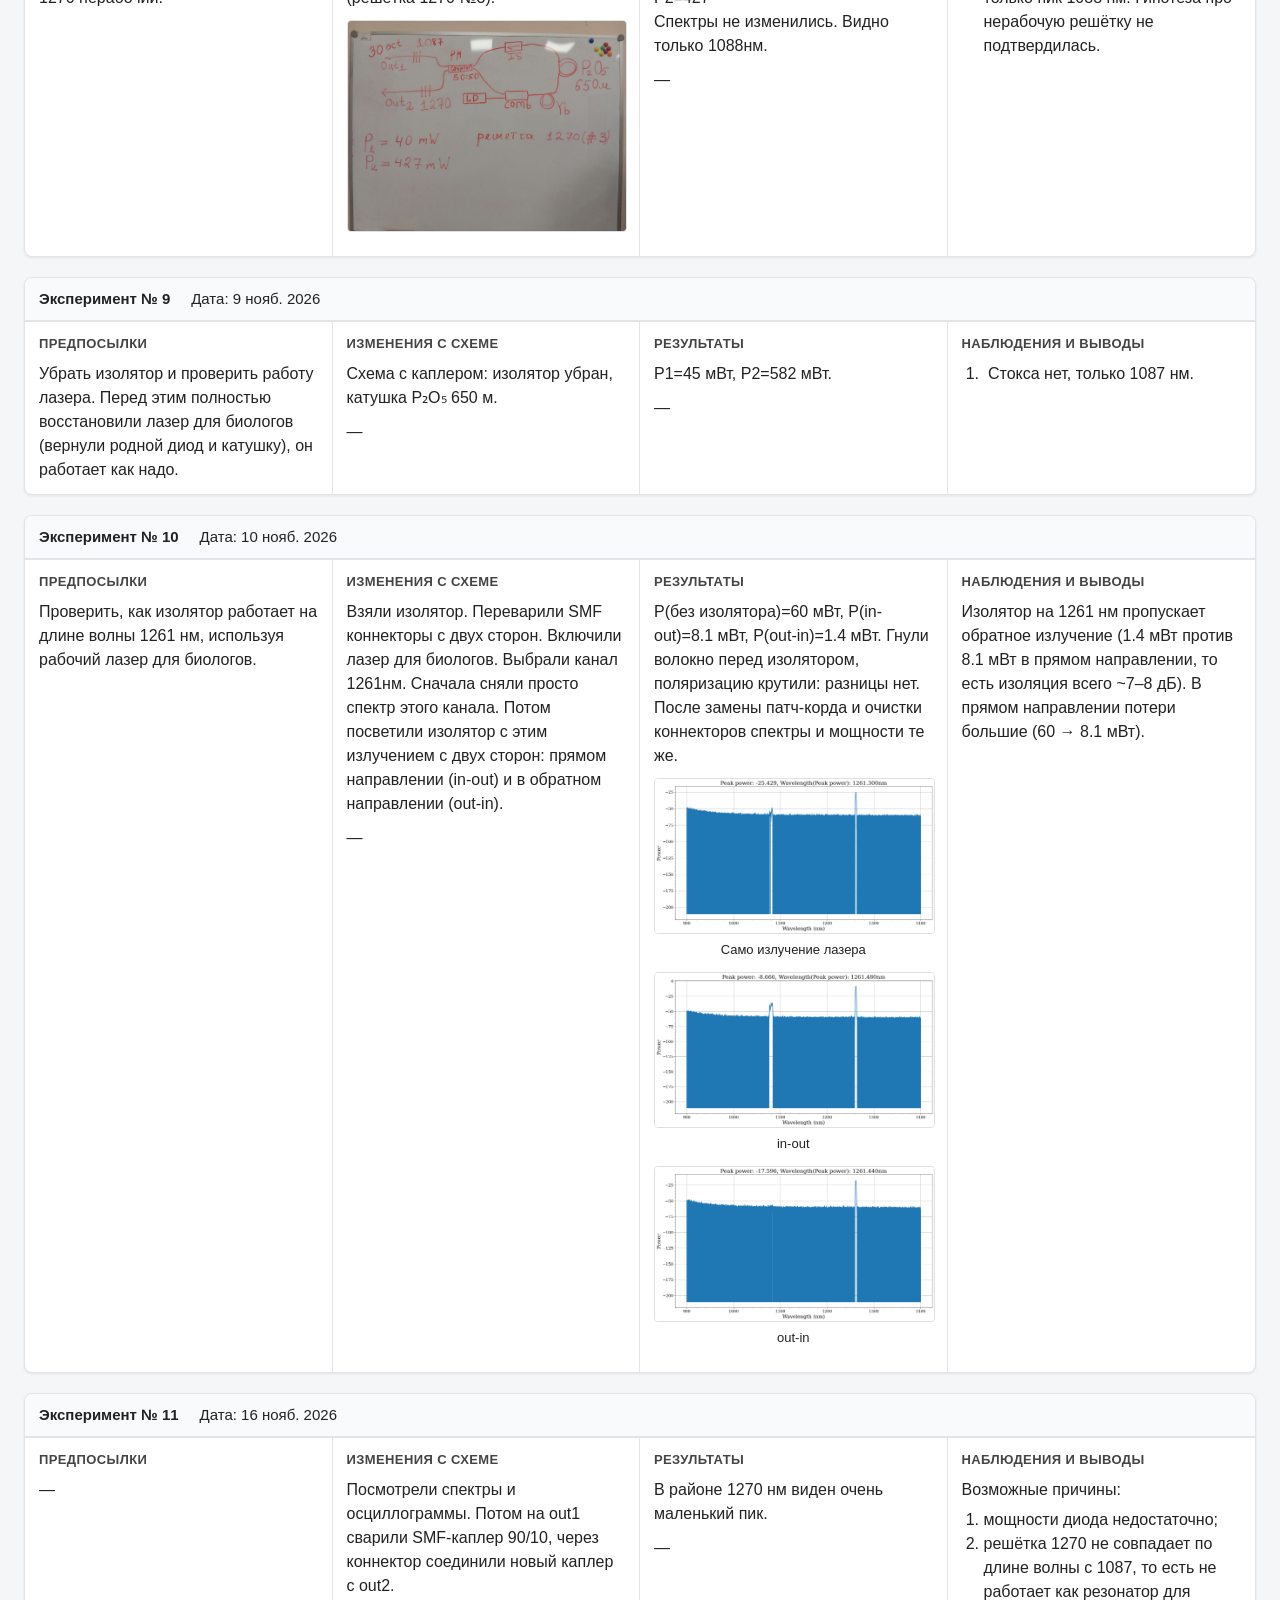
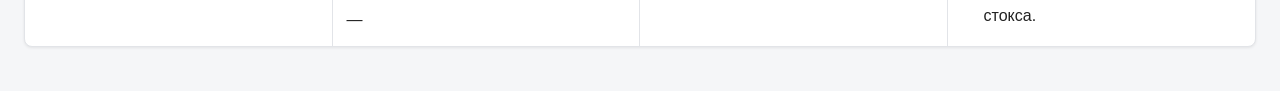
==== commit 4c5a1500: "Формат данных, импорт старого журнала" ====
--- a/legacy/journal.html
+++ b/legacy/journal.html
@@ -3,458 +3,277 @@
 <head>
 <meta charset="UTF-8">
 <meta name="viewport" content="width=device-width, initial-scale=1.0">
+<meta name="generator" content="lab-journal 1">
 <title>Лабораторный журнал</title>
 <style>
-  body{font-family:-apple-system,BlinkMacSystemFont,"Segoe UI",Roboto,sans-serif;margin:0;padding:24px;background:#f5f6f8;color:#222;line-height:1.5}
-  header{max-width:1400px;margin:0 auto 24px}
-  h1{margin:0 0 4px;font-size:28px}
-  .subtitle{margin:0;color:#666}
-  main{max-width:1400px;margin:0 auto}
-  
-  .lab-table{width:100%;border-collapse:separate;border-spacing:0;background:#fff;box-shadow:0 1px 3px rgba(0,0,0,.08);border-radius:0}
-  .lab-table th, .lab-table td{border:1px solid #e2e4e8;padding:12px 14px;vertical-align:top;text-align:left}
-  
-  /* Фикс шапки таблицы (убрали overflow: hidden у таблицы) */
-  .lab-table thead th{
-    background:#eef1f5; font-weight:600; font-size:14px; 
-    text-transform:uppercase; letter-spacing:.03em; color:#444;
-    position: sticky; top: 0; z-index: 10;
-    border-top: none;
-    box-shadow: 0 1px 0 #e2e4e8;
-  }
-  
-  /* Строка с номером и датой */
-  .exp-header-row td {
-    background: #f8fafc; border-bottom: 2px solid #e2e4e8;
-    color: #1e293b; font-size: 15px; padding: 10px 14px;
-  }
-  
-  .col-goal{width:22%}.col-scheme{width:26%}.col-results{width:26%}.col-conclusions{width:26%}
-  
-  .text-block{margin-bottom:10px}
-  figure{margin:0 0 12px}figure:last-child{margin-bottom:0}
-  figure img{max-width:100%;height:auto;display:block;border-radius:4px;border:1px solid #dde0e4;cursor:zoom-in}
-  figcaption{font-size:13px;color:#111;text-align:center;margin-top:6px}
-  ul,ol{padding-left:22px;margin:6px 0}p{margin:6px 0}
-  
-  .lightbox{position:fixed;inset:0;background:rgba(0,0,0,.85);display:none;align-items:center;justify-content:center;z-index:1000;padding:24px;cursor:zoom-out}
-  .lightbox.open{display:flex}
-  .lightbox img{max-width:95vw;max-height:95vh;border-radius:6px;box-shadow:0 8px 32px rgba(0,0,0,.5)}
-  
-  @media(max-width:900px){
-    .lab-table,.lab-table thead,.lab-table tbody,.lab-table th,.lab-table td,.lab-table tr{display:block}
-    .lab-table thead{display:none}
-    .lab-table tr{margin-bottom:16px;border:1px solid #e2e4e8;border-radius:8px;overflow:hidden}
-    .lab-table td{border:none;border-bottom:1px solid #eef0f3}
-    .lab-table td:last-child{border-bottom:none}
-  }
+body{font-family:-apple-system,BlinkMacSystemFont,"Segoe UI",Roboto,sans-serif;margin:0;padding:24px;background:#f5f6f8;color:#222;line-height:1.5}
+header,main{max-width:1400px;margin:0 auto}
+header{margin-bottom:24px}
+h1{margin:0 0 4px;font-size:28px}
+.subtitle{margin:0;color:#666}
+.blk{background:#fff;border:1px solid #e2e4e8;border-radius:8px;margin-bottom:20px;box-shadow:0 1px 3px rgba(0,0,0,.08)}
+.exp-h{background:#f8fafc;border-bottom:2px solid #e2e4e8;padding:10px 14px;font-size:15px;border-radius:8px 8px 0 0}
+.cols{display:grid;grid-template-columns:repeat(var(--n,4),minmax(0,1fr))}
+.col{padding:12px 14px;border-right:1px solid #e2e4e8;min-width:0}
+.col:last-child{border-right:0}
+.lbl{font-weight:600;font-size:13px;text-transform:uppercase;letter-spacing:.03em;color:#444;margin-bottom:8px}
+.txt{padding:14px 18px}
+.text-block{margin-bottom:10px}
+figure{margin:0 0 12px}
+figure img{max-width:100%;height:auto;display:block;border-radius:4px;border:1px solid #dde0e4;cursor:zoom-in}
+figcaption{font-size:13px;text-align:center;margin-top:6px}
+ul,ol{padding-left:22px;margin:6px 0}
+p{margin:6px 0}
+h2{font-size:20px;margin:10px 0 6px}
+.lightbox{position:fixed;inset:0;background:rgba(0,0,0,.85);display:none;align-items:center;justify-content:center;z-index:1000;padding:24px;cursor:zoom-out}
+.lightbox.open{display:flex}
+.lightbox img{max-width:95vw;max-height:95vh;border-radius:6px;box-shadow:0 8px 32px rgba(0,0,0,.5)}
+@media(max-width:900px){.cols{grid-template-columns:1fr}.col{border-right:0;border-bottom:1px solid #eef0f3}}
 </style>
 </head>
 <body>
-<header>
-  <h1>Лабораторный журнал</h1>
-  <p class="subtitle">Экспериментальные работы</p>
-</header>
+<header><h1>Лабораторный журнал</h1><p class="subtitle">Экспериментальные работы</p></header>
 <main>
-<table class="lab-table">
-<thead>
-<tr>
-<th class="col-goal">Предпосылки</th>
-<th class="col-scheme">Изменения с схеме</th>
-<th class="col-results">Результаты</th>
-<th class="col-conclusions">Наблюдения и выводы</th>
-</tr>
-</thead>
-<tbody>
-
-      <tr class="exp-header-row">
-        <td colspan="4">
-          <strong>Эксперимент № 1</strong>
-          &nbsp;&nbsp;&nbsp;&nbsp; Дата: 27 окт. 2026
-        </td>
-      </tr>
-      <tr>
-        <td class="col-goal">Собрать первую схему и посмотреть, есть ли генерация стокса с катушкой 10 км SMF.</td>
-        <td class="col-scheme">
-          
-          
-      <figure>
-        <img src="images/exp1-scheme-2026-10-27-7mgw.png" alt="">
-        
-      </figure>
-    
-        </td>
-        <td class="col-results">
-          <div class="text-block">P1=116<br>P2=122</div>
-          
-      <figure>
-        <img src="images/exp1-results-2026-10-27-8khi.png" alt="">
-        <figcaption>Out1</figcaption>
-      </figure>
-    
-      <figure>
-        <img src="images/exp1-results-2026-10-27-0vbn.png" alt="">
-        <figcaption>Out1</figcaption>
-      </figure>
-    
-      <figure>
-        <img src="images/exp1-results-2026-10-27-q5hc.png" alt="">
-        <figcaption>Out2</figcaption>
-      </figure>
-    
-      <figure>
-        <img src="images/exp1-results-2026-10-27-dimu.png" alt="">
-        <figcaption>Out2</figcaption>
-      </figure>
-    
-        </td>
-        <td class="col-conclusions"><ol><li>В спектре наблюдается стоксов компонент с длиной волны около 1142 нм, а также излучение накачки с длиной волны около 1087 нм.</li></ol></td>
-      </tr>
-      <tr class="exp-header-row">
-        <td colspan="4">
-          <strong>Эксперимент № 2</strong>
-          &nbsp;&nbsp;&nbsp;&nbsp; Дата: 28 окт. 2026
-        </td>
-      </tr>
-      <tr>
-        <td class="col-goal">Посмотреть, что будет, если заменить катушку 10 км SMF на 650 м P₂O₅ (стокс ожидается около 1270 нм).</td>
-        <td class="col-scheme">
-          <div class="text-block">Катушка 10 км заменена на P₂O₅ 650 м. Решётка только одна, 1087 на out1.</div>
-          
-      <figure>
-        <img src="images/exp2-scheme-2026-10-28-fdw3.png" alt="">
-        
-      </figure>
-    
-        </td>
-        <td class="col-results">
-          <div class="text-block">Мощности (мВт):<br>P1=46<br>P2=393</div>
-          
-      <figure>
-        <img src="images/exp2-results-2026-10-28-20rd.png" alt="">
-        <figcaption>out1</figcaption>
-      </figure>
-    
-      <figure>
-        <img src="images/exp2-results-2026-10-28-4o7k.png" alt="">
-        <figcaption>out1</figcaption>
-      </figure>
-    
-      <figure>
-        <img src="images/exp2-results-2026-10-28-bmim.png" alt="">
-        <figcaption>out2</figcaption>
-      </figure>
-    
-      <figure>
-        <img src="images/exp2-results-2026-10-28-gjd2.png" alt="">
-        <figcaption>out2</figcaption>
-      </figure>
-    
-        </td>
-        <td class="col-conclusions"><ol><li>Виден только пик ~1088 нм. </li></ol></td>
-      </tr>
-      <tr class="exp-header-row">
-        <td colspan="4">
-          <strong>Эксперимент № 3</strong>
-          &nbsp;&nbsp;&nbsp;&nbsp; Дата: 28 окт. 2026
-        </td>
-      </tr>
-      <tr>
-        <td class="col-goal">Добавить вторую решётку (1270) как резонатор для стокса.</td>
-        <td class="col-scheme">
-          <div class="text-block">Решётку 1270 приварили последовательно за решёткой 1087 на out1.</div>
-          
-      <figure>
-        <img src="images/exp3-scheme-2026-10-28-03hu.png" alt="">
-        
-      </figure>
-    
-        </td>
-        <td class="col-results">
-          <div class="text-block">Мощности (мВт):<br>P1=25<br>P2=453</div>
-          
-      <figure>
-        <img src="images/exp3-results-2026-10-28-j19a.png" alt="">
-        <figcaption>out1</figcaption>
-      </figure>
-    
-      <figure>
-        <img src="images/exp3-results-2026-10-28-ysv0.png" alt="">
-        <figcaption>out1</figcaption>
-      </figure>
-    
-      <figure>
-        <img src="images/exp3-results-2026-10-28-vy8e.png" alt="">
-        <figcaption>out2</figcaption>
-      </figure>
-    
-      <figure>
-        <img src="images/exp3-results-2026-10-28-p6xs.png" alt="">
-        <figcaption>out2</figcaption>
-      </figure>
-    
-        </td>
-        <td class="col-conclusions"><ol><li>И на out1, и на out2 только пик ~1088 нм, стокса нет. </li></ol></td>
-      </tr>
-      <tr class="exp-header-row">
-        <td colspan="4">
-          <strong>Эксперимент № 4</strong>
-          &nbsp;&nbsp;&nbsp;&nbsp; Дата: 28 окт. 2026
-        </td>
-      </tr>
-      <tr>
-        <td class="col-goal">Попробовать приварить решётку 1270 на втором выходе.</td>
-        <td class="col-scheme">
-          <div class="text-block">Решётка 1087 осталась на out1, решётка 1270 переставлена на out2.</div>
-          
-      <figure>
-        <img src="images/exp4-scheme-2026-11-16-rlf8.png" alt="">
-        
-      </figure>
-    
-        </td>
-        <td class="col-results">
-          <div class="text-block">Мощности (мВт)<br>P1=46<div>P2=295</div></div>
-          
-      <figure>
-        <img src="images/exp4-results-2026-11-16-piwh.png" alt="">
-        <figcaption>out1</figcaption>
-      </figure>
-    
-      <figure>
-        <img src="images/exp4-results-2026-11-16-u175.png" alt="">
-        <figcaption>out1</figcaption>
-      </figure>
-    
-      <figure>
-        <img src="images/exp4-results-2026-11-16-jcvt.png" alt="">
-        <figcaption>out2</figcaption>
-      </figure>
-    
-      <figure>
-        <img src="images/exp4-results-2026-11-16-a1xa.png" alt="">
-        <figcaption>out2</figcaption>
-      </figure>
-    
-        </td>
-        <td class="col-conclusions"><ol><li>Только пик ~1088 нм, стокса нет.</li></ol></td>
-      </tr>
-      <tr class="exp-header-row">
-        <td colspan="4">
-          <strong>Эксперимент № 5</strong>
-          &nbsp;&nbsp;&nbsp;&nbsp; Дата: 28 окт. 2026
-        </td>
-      </tr>
-      <tr>
-        <td class="col-goal">Было предположение, что изолятор блокирует стокс, поэтому его убрали.</td>
-        <td class="col-scheme">
-          <div class="text-block">Из схемы убран изолятор.</div>
-          
-      <figure>
-        <img src="images/exp5-scheme-2026-11-16-wapq.png" alt="">
-        
-      </figure>
-    
-        </td>
-        <td class="col-results">
-          <div class="text-block">P1=58<br>P2=793</div>
-          
-      <figure>
-        <img src="images/exp5-results-2026-11-16-mpl7.png" alt="">
-        <figcaption>out1</figcaption>
-      </figure>
-    
-      <figure>
-        <img src="images/exp5-results-2026-11-16-as89.png" alt="">
-        <figcaption>out1</figcaption>
-      </figure>
-    
-      <figure>
-        <img src="images/exp5-results-2026-11-16-cq42.png" alt="">
-        <figcaption>out2</figcaption>
-      </figure>
-    
-      <figure>
-        <img src="images/exp5-results-2026-11-16-x3le.png" alt="">
-        <figcaption>out2</figcaption>
-      </figure>
-    
-        </td>
-        <td class="col-conclusions"><ol><li>Мощность на out2 выросла почти в 3 раза (было 295, стало 793). Но стокса по-прежнему нет, виден только пик ~1088 нм.</li></ol></td>
-      </tr>
-      <tr class="exp-header-row">
-        <td colspan="4">
-          <strong>Эксперимент № 6</strong>
-          &nbsp;&nbsp;&nbsp;&nbsp; Дата: 30 окт. 2026
-        </td>
-      </tr>
-      <tr>
-        <td class="col-goal">Проверить, не виноват ли лазерный диод.</td>
-        <td class="col-scheme">
-          <div class="text-block">Заменили диод накачки на другой (из лазера 1080).</div>
-          
-      <figure>
-        <img src="images/exp6-scheme-2026-11-16-g44c.png" alt="">
-        
-      </figure>
-    
-        </td>
-        <td class="col-results">
-          <div class="text-block">P1=59<br>P2=797</div>
-          
-      <figure>
-        <img src="images/exp6-results-2026-11-16-ottr.png" alt="">
-        <figcaption>out1</figcaption>
-      </figure>
-    
-      <figure>
-        <img src="images/exp6-results-2026-11-16-fe4t.png" alt="">
-        <figcaption>out1</figcaption>
-      </figure>
-    
-      <figure>
-        <img src="images/exp6-results-2026-11-16-2dvh.png" alt="">
-        <figcaption>out2</figcaption>
-      </figure>
-    
-      <figure>
-        <img src="images/exp6-results-2026-11-16-2k1w.png" alt="">
-        <figcaption>out2</figcaption>
-      </figure>
-    
-        </td>
-        <td class="col-conclusions"><ol><li>Только пик ~1088 нм, стокса нет. Мощности почти те же, что со старым диодом, значит дело не в диоде.</li></ol></td>
-      </tr>
-      <tr class="exp-header-row">
-        <td colspan="4">
-          <strong>Эксперимент № 7</strong>
-          &nbsp;&nbsp;&nbsp;&nbsp; Дата: 30 окт. 2026
-        </td>
-      </tr>
-      <tr>
-        <td class="col-goal">Вернуть изолятор на место.</td>
-        <td class="col-scheme">
-          <div class="text-block">Изолятор снова в схеме.</div>
-          
-      <figure>
-        <img src="images/exp7-scheme-2026-11-16-qyf2.png" alt="">
-        
-      </figure>
-    
-        </td>
-        <td class="col-results">
-          <div class="text-block">P1=39<br>P2=426<br>Спектры не изменились. Они точно такие же как и в прошлом.</div>
-          <em>—</em>
-        </td>
-        <td class="col-conclusions">Спектр не изменился, виден только пик 1087 нм, стокса нет.</td>
-      </tr>
-      <tr class="exp-header-row">
-        <td colspan="4">
-          <strong>Эксперимент № 8</strong>
-          &nbsp;&nbsp;&nbsp;&nbsp; Дата: 30 окт. 2026
-        </td>
-      </tr>
-      <tr>
-        <td class="col-goal">Было предположение, что решетка 1270 нерабочий.</td>
-        <td class="col-scheme">
-          <div class="text-block">Решётку 1270 заменили на другую (решётка 1270 №3).</div>
-          
-      <figure>
-        <img src="images/exp8-scheme-2026-10-30-hdcm.png" alt="">
-        
-      </figure>
-    
-        </td>
-        <td class="col-results">
-          <div class="text-block">P1=40<br>P2=427<br>Спектры не изменились. Видно только 1088нм.</div>
-          <em>—</em>
-        </td>
-        <td class="col-conclusions"><ol><li>Ничего не изменилось, виден только пик 1088 нм. Гипотеза про нерабочую решётку не подтвердилась.</li></ol></td>
-      </tr>
-      <tr class="exp-header-row">
-        <td colspan="4">
-          <strong>Эксперимент № 9</strong>
-          &nbsp;&nbsp;&nbsp;&nbsp; Дата: 9 нояб. 2026
-        </td>
-      </tr>
-      <tr>
-        <td class="col-goal">Убрать изолятор и проверить работу лазера. Перед этим полностью восстановили лазер для биологов (вернули родной диод и катушку), он работает как надо.</td>
-        <td class="col-scheme">
-          <div class="text-block">Схема с каплером: изолятор убран, катушка P₂O₅ 650 м.</div>
-          <em>—</em>
-        </td>
-        <td class="col-results">
-          <div class="text-block">P1=45 мВт, P2=582 мВт.</div>
-          <em>—</em>
-        </td>
-        <td class="col-conclusions"><ol><li>&nbsp;Стокса нет, только 1087 нм.&nbsp;</li></ol></td>
-      </tr>
-      <tr class="exp-header-row">
-        <td colspan="4">
-          <strong>Эксперимент № 10</strong>
-          &nbsp;&nbsp;&nbsp;&nbsp; Дата: 10 нояб. 2026
-        </td>
-      </tr>
-      <tr>
-        <td class="col-goal">Проверить, как изолятор работает на длине волны 1261 нм, используя рабочий лазер для биологов.</td>
-        <td class="col-scheme">
-          <div class="text-block">Взяли изолятор. Переварили SMF коннекторы с двух сторон. Включили лазер для биологов. Выбрали канал 1261нм. Сначала сняли просто спектр этого канала. Потом посветили изолятор с этим излучением с двух сторон: прямом направлении (in-out) и в обратном направлении (out-in).&nbsp;</div>
-          <em>—</em>
-        </td>
-        <td class="col-results">
-          <div class="text-block">P(без изолятора)=60 мВт, P(in-out)=8.1 мВт, P(out-in)=1.4 мВт. Гнули волокно перед изолятором, поляризацию крутили: разницы нет. После замены патч-корда и очистки коннекторов спектры и мощности те же.</div>
-          
-      <figure>
-        <img src="images/exp10-results-2026-11-10-lhtd.png" alt="">
-        <figcaption>Само излучение лазера</figcaption>
-      </figure>
-    
-      <figure>
-        <img src="images/exp10-results-2026-11-10-eo0r.png" alt="">
-        <figcaption>in-out</figcaption>
-      </figure>
-    
-      <figure>
-        <img src="images/exp10-results-2026-11-10-euju.png" alt="">
-        <figcaption>out-in</figcaption>
-      </figure>
-    
-        </td>
-        <td class="col-conclusions">Изолятор на 1261 нм пропускает обратное излучение (1.4 мВт против 8.1 мВт в прямом направлении, то есть изоляция всего ~7–8 дБ). В прямом направлении потери большие (60 → 8.1 мВт).</td>
-      </tr>
-      <tr class="exp-header-row">
-        <td colspan="4">
-          <strong>Эксперимент № 11</strong>
-          &nbsp;&nbsp;&nbsp;&nbsp; Дата: 16 нояб. 2026
-        </td>
-      </tr>
-      <tr>
-        <td class="col-goal"><em>—</em></td>
-        <td class="col-scheme">
-          <div class="text-block">Посмотрели спектры и осциллограммы. Потом на out1 сварили SMF-каплер 90/10, через коннектор соединили новый каплер с out2.</div>
-          <em>—</em>
-        </td>
-        <td class="col-results">
-          <div class="text-block">В районе 1270 нм виден очень маленький пик.</div>
-          <em>—</em>
-        </td>
-        <td class="col-conclusions">Возможные причины: <br><ol><li>мощности диода недостаточно;</li><li>решётка 1270 не совпадает по длине волны с 1087, то есть не работает как резонатор для стокса.&nbsp;</li></ol></td>
-      </tr>
-</tbody>
-</table>
+<section class="blk exp" id="jf5xp029">
+<div class="exp-h"><strong>Эксперимент № 1</strong>&nbsp;&nbsp;&nbsp;&nbsp; Дата: 27 окт. 2026</div>
+<div class="cols" style="--n:4">
+<div class="col"><div class="lbl">Предпосылки</div><div class="body">Собрать первую схему и посмотреть, есть ли генерация стокса с катушкой 10 км SMF.</div></div>
+<div class="col"><div class="lbl">Изменения с схеме</div><div class="body"><figure>
+<img src="images/exp1-scheme-2026-10-27-7mgw.png" alt="">
+</figure></div></div>
+<div class="col"><div class="lbl">Результаты</div><div class="body"><div class="text-block">P1=116<br>P2=122</div>
+<figure>
+<img src="images/exp1-results-2026-10-27-8khi.png" alt="">
+<figcaption>Out1</figcaption>
+</figure>
+<figure>
+<img src="images/exp1-results-2026-10-27-0vbn.png" alt="">
+<figcaption>Out1</figcaption>
+</figure>
+<figure>
+<img src="images/exp1-results-2026-10-27-q5hc.png" alt="">
+<figcaption>Out2</figcaption>
+</figure>
+<figure>
+<img src="images/exp1-results-2026-10-27-dimu.png" alt="">
+<figcaption>Out2</figcaption>
+</figure></div></div>
+<div class="col"><div class="lbl">Наблюдения и выводы</div><div class="body"><ol><li>В спектре наблюдается стоксов компонент с длиной волны около 1142 нм, а также излучение накачки с длиной волны около 1087 нм.</li></ol></div></div>
+</div>
+</section>
+<section class="blk exp" id="81jv112q">
+<div class="exp-h"><strong>Эксперимент № 2</strong>&nbsp;&nbsp;&nbsp;&nbsp; Дата: 28 окт. 2026</div>
+<div class="cols" style="--n:4">
+<div class="col"><div class="lbl">Предпосылки</div><div class="body">Посмотреть, что будет, если заменить катушку 10 км SMF на 650 м P₂O₅ (стокс ожидается около 1270 нм).</div></div>
+<div class="col"><div class="lbl">Изменения с схеме</div><div class="body"><div class="text-block">Катушка 10 км заменена на P₂O₅ 650 м. Решётка только одна, 1087 на out1.</div>
+<figure>
+<img src="images/exp2-scheme-2026-10-28-fdw3.png" alt="">
+</figure></div></div>
+<div class="col"><div class="lbl">Результаты</div><div class="body"><div class="text-block">Мощности (мВт):<br>P1=46<br>P2=393</div>
+<figure>
+<img src="images/exp2-results-2026-10-28-20rd.png" alt="">
+<figcaption>out1</figcaption>
+</figure>
+<figure>
+<img src="images/exp2-results-2026-10-28-4o7k.png" alt="">
+<figcaption>out1</figcaption>
+</figure>
+<figure>
+<img src="images/exp2-results-2026-10-28-bmim.png" alt="">
+<figcaption>out2</figcaption>
+</figure>
+<figure>
+<img src="images/exp2-results-2026-10-28-gjd2.png" alt="">
+<figcaption>out2</figcaption>
+</figure></div></div>
+<div class="col"><div class="lbl">Наблюдения и выводы</div><div class="body"><ol><li>Виден только пик ~1088 нм. </li></ol></div></div>
+</div>
+</section>
+<section class="blk exp" id="7kv425nv">
+<div class="exp-h"><strong>Эксперимент № 3</strong>&nbsp;&nbsp;&nbsp;&nbsp; Дата: 28 окт. 2026</div>
+<div class="cols" style="--n:4">
+<div class="col"><div class="lbl">Предпосылки</div><div class="body">Добавить вторую решётку (1270) как резонатор для стокса.</div></div>
+<div class="col"><div class="lbl">Изменения с схеме</div><div class="body"><div class="text-block">Решётку 1270 приварили последовательно за решёткой 1087 на out1.</div>
+<figure>
+<img src="images/exp3-scheme-2026-10-28-03hu.png" alt="">
+</figure></div></div>
+<div class="col"><div class="lbl">Результаты</div><div class="body"><div class="text-block">Мощности (мВт):<br>P1=25<br>P2=453</div>
+<figure>
+<img src="images/exp3-results-2026-10-28-j19a.png" alt="">
+<figcaption>out1</figcaption>
+</figure>
+<figure>
+<img src="images/exp3-results-2026-10-28-ysv0.png" alt="">
+<figcaption>out1</figcaption>
+</figure>
+<figure>
+<img src="images/exp3-results-2026-10-28-vy8e.png" alt="">
+<figcaption>out2</figcaption>
+</figure>
+<figure>
+<img src="images/exp3-results-2026-10-28-p6xs.png" alt="">
+<figcaption>out2</figcaption>
+</figure></div></div>
+<div class="col"><div class="lbl">Наблюдения и выводы</div><div class="body"><ol><li>И на out1, и на out2 только пик ~1088 нм, стокса нет. </li></ol></div></div>
+</div>
+</section>
+<section class="blk exp" id="ngodhnwd">
+<div class="exp-h"><strong>Эксперимент № 4</strong>&nbsp;&nbsp;&nbsp;&nbsp; Дата: 28 окт. 2026</div>
+<div class="cols" style="--n:4">
+<div class="col"><div class="lbl">Предпосылки</div><div class="body">Попробовать приварить решётку 1270 на втором выходе.</div></div>
+<div class="col"><div class="lbl">Изменения с схеме</div><div class="body"><div class="text-block">Решётка 1087 осталась на out1, решётка 1270 переставлена на out2.</div>
+<figure>
+<img src="images/exp4-scheme-2026-11-16-rlf8.png" alt="">
+</figure></div></div>
+<div class="col"><div class="lbl">Результаты</div><div class="body"><div class="text-block">Мощности (мВт)<br>P1=46<div>P2=295</div></div>
+<figure>
+<img src="images/exp4-results-2026-11-16-piwh.png" alt="">
+<figcaption>out1</figcaption>
+</figure>
+<figure>
+<img src="images/exp4-results-2026-11-16-u175.png" alt="">
+<figcaption>out1</figcaption>
+</figure>
+<figure>
+<img src="images/exp4-results-2026-11-16-jcvt.png" alt="">
+<figcaption>out2</figcaption>
+</figure>
+<figure>
+<img src="images/exp4-results-2026-11-16-a1xa.png" alt="">
+<figcaption>out2</figcaption>
+</figure></div></div>
+<div class="col"><div class="lbl">Наблюдения и выводы</div><div class="body"><ol><li>Только пик ~1088 нм, стокса нет.</li></ol></div></div>
+</div>
+</section>
+<section class="blk exp" id="cpe5tu7p">
+<div class="exp-h"><strong>Эксперимент № 5</strong>&nbsp;&nbsp;&nbsp;&nbsp; Дата: 28 окт. 2026</div>
+<div class="cols" style="--n:4">
+<div class="col"><div class="lbl">Предпосылки</div><div class="body">Было предположение, что изолятор блокирует стокс, поэтому его убрали.</div></div>
+<div class="col"><div class="lbl">Изменения с схеме</div><div class="body"><div class="text-block">Из схемы убран изолятор.</div>
+<figure>
+<img src="images/exp5-scheme-2026-11-16-wapq.png" alt="">
+</figure></div></div>
+<div class="col"><div class="lbl">Результаты</div><div class="body"><div class="text-block">P1=58<br>P2=793</div>
+<figure>
+<img src="images/exp5-results-2026-11-16-mpl7.png" alt="">
+<figcaption>out1</figcaption>
+</figure>
+<figure>
+<img src="images/exp5-results-2026-11-16-as89.png" alt="">
+<figcaption>out1</figcaption>
+</figure>
+<figure>
+<img src="images/exp5-results-2026-11-16-cq42.png" alt="">
+<figcaption>out2</figcaption>
+</figure>
+<figure>
+<img src="images/exp5-results-2026-11-16-x3le.png" alt="">
+<figcaption>out2</figcaption>
+</figure></div></div>
+<div class="col"><div class="lbl">Наблюдения и выводы</div><div class="body"><ol><li>Мощность на out2 выросла почти в 3 раза (было 295, стало 793). Но стокса по-прежнему нет, виден только пик ~1088 нм.</li></ol></div></div>
+</div>
+</section>
+<section class="blk exp" id="pdgnww9k">
+<div class="exp-h"><strong>Эксперимент № 6</strong>&nbsp;&nbsp;&nbsp;&nbsp; Дата: 30 окт. 2026</div>
+<div class="cols" style="--n:4">
+<div class="col"><div class="lbl">Предпосылки</div><div class="body">Проверить, не виноват ли лазерный диод.</div></div>
+<div class="col"><div class="lbl">Изменения с схеме</div><div class="body"><div class="text-block">Заменили диод накачки на другой (из лазера 1080).</div>
+<figure>
+<img src="images/exp6-scheme-2026-11-16-g44c.png" alt="">
+</figure></div></div>
+<div class="col"><div class="lbl">Результаты</div><div class="body"><div class="text-block">P1=59<br>P2=797</div>
+<figure>
+<img src="images/exp6-results-2026-11-16-ottr.png" alt="">
+<figcaption>out1</figcaption>
+</figure>
+<figure>
+<img src="images/exp6-results-2026-11-16-fe4t.png" alt="">
+<figcaption>out1</figcaption>
+</figure>
+<figure>
+<img src="images/exp6-results-2026-11-16-2dvh.png" alt="">
+<figcaption>out2</figcaption>
+</figure>
+<figure>
+<img src="images/exp6-results-2026-11-16-2k1w.png" alt="">
+<figcaption>out2</figcaption>
+</figure></div></div>
+<div class="col"><div class="lbl">Наблюдения и выводы</div><div class="body"><ol><li>Только пик ~1088 нм, стокса нет. Мощности почти те же, что со старым диодом, значит дело не в диоде.</li></ol></div></div>
+</div>
+</section>
+<section class="blk exp" id="p057jmxe">
+<div class="exp-h"><strong>Эксперимент № 7</strong>&nbsp;&nbsp;&nbsp;&nbsp; Дата: 30 окт. 2026</div>
+<div class="cols" style="--n:4">
+<div class="col"><div class="lbl">Предпосылки</div><div class="body">Вернуть изолятор на место.</div></div>
+<div class="col"><div class="lbl">Изменения с схеме</div><div class="body"><div class="text-block">Изолятор снова в схеме.</div>
+<figure>
+<img src="images/exp7-scheme-2026-11-16-qyf2.png" alt="">
+</figure></div></div>
+<div class="col"><div class="lbl">Результаты</div><div class="body"><div class="text-block">P1=39<br>P2=426<br>Спектры не изменились. Они точно такие же как и в прошлом.</div>
+<em>—</em></div></div>
+<div class="col"><div class="lbl">Наблюдения и выводы</div><div class="body">Спектр не изменился, виден только пик 1087 нм, стокса нет.</div></div>
+</div>
+</section>
+<section class="blk exp" id="bwkteeyo">
+<div class="exp-h"><strong>Эксперимент № 8</strong>&nbsp;&nbsp;&nbsp;&nbsp; Дата: 30 окт. 2026</div>
+<div class="cols" style="--n:4">
+<div class="col"><div class="lbl">Предпосылки</div><div class="body">Было предположение, что решетка 1270 нерабочий.</div></div>
+<div class="col"><div class="lbl">Изменения с схеме</div><div class="body"><div class="text-block">Решётку 1270 заменили на другую (решётка 1270 №3).</div>
+<figure>
+<img src="images/exp8-scheme-2026-10-30-hdcm.png" alt="">
+</figure></div></div>
+<div class="col"><div class="lbl">Результаты</div><div class="body"><div class="text-block">P1=40<br>P2=427<br>Спектры не изменились. Видно только 1088нм.</div>
+<em>—</em></div></div>
+<div class="col"><div class="lbl">Наблюдения и выводы</div><div class="body"><ol><li>Ничего не изменилось, виден только пик 1088 нм. Гипотеза про нерабочую решётку не подтвердилась.</li></ol></div></div>
+</div>
+</section>
+<section class="blk exp" id="prhezbem">
+<div class="exp-h"><strong>Эксперимент № 9</strong>&nbsp;&nbsp;&nbsp;&nbsp; Дата: 9 нояб. 2026</div>
+<div class="cols" style="--n:4">
+<div class="col"><div class="lbl">Предпосылки</div><div class="body">Убрать изолятор и проверить работу лазера. Перед этим полностью восстановили лазер для биологов (вернули родной диод и катушку), он работает как надо.</div></div>
+<div class="col"><div class="lbl">Изменения с схеме</div><div class="body"><div class="text-block">Схема с каплером: изолятор убран, катушка P₂O₅ 650 м.</div>
+<em>—</em></div></div>
+<div class="col"><div class="lbl">Результаты</div><div class="body"><div class="text-block">P1=45 мВт, P2=582 мВт.</div>
+<em>—</em></div></div>
+<div class="col"><div class="lbl">Наблюдения и выводы</div><div class="body"><ol><li>&nbsp;Стокса нет, только 1087 нм.&nbsp;</li></ol></div></div>
+</div>
+</section>
+<section class="blk exp" id="7rbmdxw7">
+<div class="exp-h"><strong>Эксперимент № 10</strong>&nbsp;&nbsp;&nbsp;&nbsp; Дата: 10 нояб. 2026</div>
+<div class="cols" style="--n:4">
+<div class="col"><div class="lbl">Предпосылки</div><div class="body">Проверить, как изолятор работает на длине волны 1261 нм, используя рабочий лазер для биологов.</div></div>
+<div class="col"><div class="lbl">Изменения с схеме</div><div class="body"><div class="text-block">Взяли изолятор. Переварили SMF коннекторы с двух сторон. Включили лазер для биологов. Выбрали канал 1261нм. Сначала сняли просто спектр этого канала. Потом посветили изолятор с этим излучением с двух сторон: прямом направлении (in-out) и в обратном направлении (out-in).&nbsp;</div>
+<em>—</em></div></div>
+<div class="col"><div class="lbl">Результаты</div><div class="body"><div class="text-block">P(без изолятора)=60 мВт, P(in-out)=8.1 мВт, P(out-in)=1.4 мВт. Гнули волокно перед изолятором, поляризацию крутили: разницы нет. После замены патч-корда и очистки коннекторов спектры и мощности те же.</div>
+<figure>
+<img src="images/exp10-results-2026-11-10-lhtd.png" alt="">
+<figcaption>Само излучение лазера</figcaption>
+</figure>
+<figure>
+<img src="images/exp10-results-2026-11-10-eo0r.png" alt="">
+<figcaption>in-out</figcaption>
+</figure>
+<figure>
+<img src="images/exp10-results-2026-11-10-euju.png" alt="">
+<figcaption>out-in</figcaption>
+</figure></div></div>
+<div class="col"><div class="lbl">Наблюдения и выводы</div><div class="body">Изолятор на 1261 нм пропускает обратное излучение (1.4 мВт против 8.1 мВт в прямом направлении, то есть изоляция всего ~7–8 дБ). В прямом направлении потери большие (60 → 8.1 мВт).</div></div>
+</div>
+</section>
+<section class="blk exp" id="nwl3tkl9">
+<div class="exp-h"><strong>Эксперимент № 11</strong>&nbsp;&nbsp;&nbsp;&nbsp; Дата: 16 нояб. 2026</div>
+<div class="cols" style="--n:4">
+<div class="col"><div class="lbl">Предпосылки</div><div class="body"><em>—</em></div></div>
+<div class="col"><div class="lbl">Изменения с схеме</div><div class="body"><div class="text-block">Посмотрели спектры и осциллограммы. Потом на out1 сварили SMF-каплер 90/10, через коннектор соединили новый каплер с out2.</div>
+<em>—</em></div></div>
+<div class="col"><div class="lbl">Результаты</div><div class="body"><div class="text-block">В районе 1270 нм виден очень маленький пик.</div>
+<em>—</em></div></div>
+<div class="col"><div class="lbl">Наблюдения и выводы</div><div class="body">Возможные причины: <br><ol><li>мощности диода недостаточно;</li><li>решётка 1270 не совпадает по длине волны с 1087, то есть не работает как резонатор для стокса.&nbsp;</li></ol></div></div>
+</div>
+</section>
 </main>
 <div class="lightbox"><img alt=""></div>
-<script>
-document.querySelectorAll('.lab-table img').forEach(img=>{
-  img.addEventListener('click',()=>{
-    const lb=document.querySelector('.lightbox');
-    lb.querySelector('img').src=img.src;
-    lb.classList.add('open');
-  });
-});
-const lb=document.querySelector('.lightbox');
-lb.addEventListener('click',()=>lb.classList.remove('open'));
-document.addEventListener('keydown',e=>{if(e.key==='Escape')lb.classList.remove('open')});
-</script>
+<script type="application/json" id="lab-journal-data">{"version":1,"title":"Лабораторный журнал","subtitle":"Экспериментальные работы","blocks":[{"id":"jf5xp029","type":"experiment","title":"Эксперимент № 1","date":"27 окт. 2026","columns":[{"title":"Предпосылки","html":"Собрать первую схему и посмотреть, есть ли генерация стокса с катушкой 10 км SMF."},{"title":"Изменения с схеме","html":"\u003cfigure>\n\u003cimg src=\"images/exp1-scheme-2026-10-27-7mgw.png\" alt=\"\">\n\u003c/figure>"},{"title":"Результаты","html":"\u003cdiv class=\"text-block\">P1=116\u003cbr>P2=122\u003c/div>\n\u003cfigure>\n\u003cimg src=\"images/exp1-results-2026-10-27-8khi.png\" alt=\"\">\n\u003cfigcaption>Out1\u003c/figcaption>\n\u003c/figure>\n\u003cfigure>\n\u003cimg src=\"images/exp1-results-2026-10-27-0vbn.png\" alt=\"\">\n\u003cfigcaption>Out1\u003c/figcaption>\n\u003c/figure>\n\u003cfigure>\n\u003cimg src=\"images/exp1-results-2026-10-27-q5hc.png\" alt=\"\">\n\u003cfigcaption>Out2\u003c/figcaption>\n\u003c/figure>\n\u003cfigure>\n\u003cimg src=\"images/exp1-results-2026-10-27-dimu.png\" alt=\"\">\n\u003cfigcaption>Out2\u003c/figcaption>\n\u003c/figure>"},{"title":"Наблюдения и выводы","html":"\u003col>\u003cli>В спектре наблюдается стоксов компонент с длиной волны около 1142 нм, а также излучение накачки с длиной волны около 1087 нм.\u003c/li>\u003c/ol>"}]},{"id":"81jv112q","type":"experiment","title":"Эксперимент № 2","date":"28 окт. 2026","columns":[{"title":"Предпосылки","html":"Посмотреть, что будет, если заменить катушку 10 км SMF на 650 м P₂O₅ (стокс ожидается около 1270 нм)."},{"title":"Изменения с схеме","html":"\u003cdiv class=\"text-block\">Катушка 10 км заменена на P₂O₅ 650 м. Решётка только одна, 1087 на out1.\u003c/div>\n\u003cfigure>\n\u003cimg src=\"images/exp2-scheme-2026-10-28-fdw3.png\" alt=\"\">\n\u003c/figure>"},{"title":"Результаты","html":"\u003cdiv class=\"text-block\">Мощности (мВт):\u003cbr>P1=46\u003cbr>P2=393\u003c/div>\n\u003cfigure>\n\u003cimg src=\"images/exp2-results-2026-10-28-20rd.png\" alt=\"\">\n\u003cfigcaption>out1\u003c/figcaption>\n\u003c/figure>\n\u003cfigure>\n\u003cimg src=\"images/exp2-results-2026-10-28-4o7k.png\" alt=\"\">\n\u003cfigcaption>out1\u003c/figcaption>\n\u003c/figure>\n\u003cfigure>\n\u003cimg src=\"images/exp2-results-2026-10-28-bmim.png\" alt=\"\">\n\u003cfigcaption>out2\u003c/figcaption>\n\u003c/figure>\n\u003cfigure>\n\u003cimg src=\"images/exp2-results-2026-10-28-gjd2.png\" alt=\"\">\n\u003cfigcaption>out2\u003c/figcaption>\n\u003c/figure>"},{"title":"Наблюдения и выводы","html":"\u003col>\u003cli>Виден только пик ~1088 нм. \u003c/li>\u003c/ol>"}]},{"id":"7kv425nv","type":"experiment","title":"Эксперимент № 3","date":"28 окт. 2026","columns":[{"title":"Предпосылки","html":"Добавить вторую решётку (1270) как резонатор для стокса."},{"title":"Изменения с схеме","html":"\u003cdiv class=\"text-block\">Решётку 1270 приварили последовательно за решёткой 1087 на out1.\u003c/div>\n\u003cfigure>\n\u003cimg src=\"images/exp3-scheme-2026-10-28-03hu.png\" alt=\"\">\n\u003c/figure>"},{"title":"Результаты","html":"\u003cdiv class=\"text-block\">Мощности (мВт):\u003cbr>P1=25\u003cbr>P2=453\u003c/div>\n\u003cfigure>\n\u003cimg src=\"images/exp3-results-2026-10-28-j19a.png\" alt=\"\">\n\u003cfigcaption>out1\u003c/figcaption>\n\u003c/figure>\n\u003cfigure>\n\u003cimg src=\"images/exp3-results-2026-10-28-ysv0.png\" alt=\"\">\n\u003cfigcaption>out1\u003c/figcaption>\n\u003c/figure>\n\u003cfigure>\n\u003cimg src=\"images/exp3-results-2026-10-28-vy8e.png\" alt=\"\">\n\u003cfigcaption>out2\u003c/figcaption>\n\u003c/figure>\n\u003cfigure>\n\u003cimg src=\"images/exp3-results-2026-10-28-p6xs.png\" alt=\"\">\n\u003cfigcaption>out2\u003c/figcaption>\n\u003c/figure>"},{"title":"Наблюдения и выводы","html":"\u003col>\u003cli>И на out1, и на out2 только пик ~1088 нм, стокса нет. \u003c/li>\u003c/ol>"}]},{"id":"ngodhnwd","type":"experiment","title":"Эксперимент № 4","date":"28 окт. 2026","columns":[{"title":"Предпосылки","html":"Попробовать приварить решётку 1270 на втором выходе."},{"title":"Изменения с схеме","html":"\u003cdiv class=\"text-block\">Решётка 1087 осталась на out1, решётка 1270 переставлена на out2.\u003c/div>\n\u003cfigure>\n\u003cimg src=\"images/exp4-scheme-2026-11-16-rlf8.png\" alt=\"\">\n\u003c/figure>"},{"title":"Результаты","html":"\u003cdiv class=\"text-block\">Мощности (мВт)\u003cbr>P1=46\u003cdiv>P2=295\u003c/div>\u003c/div>\n\u003cfigure>\n\u003cimg src=\"images/exp4-results-2026-11-16-piwh.png\" alt=\"\">\n\u003cfigcaption>out1\u003c/figcaption>\n\u003c/figure>\n\u003cfigure>\n\u003cimg src=\"images/exp4-results-2026-11-16-u175.png\" alt=\"\">\n\u003cfigcaption>out1\u003c/figcaption>\n\u003c/figure>\n\u003cfigure>\n\u003cimg src=\"images/exp4-results-2026-11-16-jcvt.png\" alt=\"\">\n\u003cfigcaption>out2\u003c/figcaption>\n\u003c/figure>\n\u003cfigure>\n\u003cimg src=\"images/exp4-results-2026-11-16-a1xa.png\" alt=\"\">\n\u003cfigcaption>out2\u003c/figcaption>\n\u003c/figure>"},{"title":"Наблюдения и выводы","html":"\u003col>\u003cli>Только пик ~1088 нм, стокса нет.\u003c/li>\u003c/ol>"}]},{"id":"cpe5tu7p","type":"experiment","title":"Эксперимент № 5","date":"28 окт. 2026","columns":[{"title":"Предпосылки","html":"Было предположение, что изолятор блокирует стокс, поэтому его убрали."},{"title":"Изменения с схеме","html":"\u003cdiv class=\"text-block\">Из схемы убран изолятор.\u003c/div>\n\u003cfigure>\n\u003cimg src=\"images/exp5-scheme-2026-11-16-wapq.png\" alt=\"\">\n\u003c/figure>"},{"title":"Результаты","html":"\u003cdiv class=\"text-block\">P1=58\u003cbr>P2=793\u003c/div>\n\u003cfigure>\n\u003cimg src=\"images/exp5-results-2026-11-16-mpl7.png\" alt=\"\">\n\u003cfigcaption>out1\u003c/figcaption>\n\u003c/figure>\n\u003cfigure>\n\u003cimg src=\"images/exp5-results-2026-11-16-as89.png\" alt=\"\">\n\u003cfigcaption>out1\u003c/figcaption>\n\u003c/figure>\n\u003cfigure>\n\u003cimg src=\"images/exp5-results-2026-11-16-cq42.png\" alt=\"\">\n\u003cfigcaption>out2\u003c/figcaption>\n\u003c/figure>\n\u003cfigure>\n\u003cimg src=\"images/exp5-results-2026-11-16-x3le.png\" alt=\"\">\n\u003cfigcaption>out2\u003c/figcaption>\n\u003c/figure>"},{"title":"Наблюдения и выводы","html":"\u003col>\u003cli>Мощность на out2 выросла почти в 3 раза (было 295, стало 793). Но стокса по-прежнему нет, виден только пик ~1088 нм.\u003c/li>\u003c/ol>"}]},{"id":"pdgnww9k","type":"experiment","title":"Эксперимент № 6","date":"30 окт. 2026","columns":[{"title":"Предпосылки","html":"Проверить, не виноват ли лазерный диод."},{"title":"Изменения с схеме","html":"\u003cdiv class=\"text-block\">Заменили диод накачки на другой (из лазера 1080).\u003c/div>\n\u003cfigure>\n\u003cimg src=\"images/exp6-scheme-2026-11-16-g44c.png\" alt=\"\">\n\u003c/figure>"},{"title":"Результаты","html":"\u003cdiv class=\"text-block\">P1=59\u003cbr>P2=797\u003c/div>\n\u003cfigure>\n\u003cimg src=\"images/exp6-results-2026-11-16-ottr.png\" alt=\"\">\n\u003cfigcaption>out1\u003c/figcaption>\n\u003c/figure>\n\u003cfigure>\n\u003cimg src=\"images/exp6-results-2026-11-16-fe4t.png\" alt=\"\">\n\u003cfigcaption>out1\u003c/figcaption>\n\u003c/figure>\n\u003cfigure>\n\u003cimg src=\"images/exp6-results-2026-11-16-2dvh.png\" alt=\"\">\n\u003cfigcaption>out2\u003c/figcaption>\n\u003c/figure>\n\u003cfigure>\n\u003cimg src=\"images/exp6-results-2026-11-16-2k1w.png\" alt=\"\">\n\u003cfigcaption>out2\u003c/figcaption>\n\u003c/figure>"},{"title":"Наблюдения и выводы","html":"\u003col>\u003cli>Только пик ~1088 нм, стокса нет. Мощности почти те же, что со старым диодом, значит дело не в диоде.\u003c/li>\u003c/ol>"}]},{"id":"p057jmxe","type":"experiment","title":"Эксперимент № 7","date":"30 окт. 2026","columns":[{"title":"Предпосылки","html":"Вернуть изолятор на место."},{"title":"Изменения с схеме","html":"\u003cdiv class=\"text-block\">Изолятор снова в схеме.\u003c/div>\n\u003cfigure>\n\u003cimg src=\"images/exp7-scheme-2026-11-16-qyf2.png\" alt=\"\">\n\u003c/figure>"},{"title":"Результаты","html":"\u003cdiv class=\"text-block\">P1=39\u003cbr>P2=426\u003cbr>Спектры не изменились. Они точно такие же как и в прошлом.\u003c/div>\n\u003cem>—\u003c/em>"},{"title":"Наблюдения и выводы","html":"Спектр не изменился, виден только пик 1087 нм, стокса нет."}]},{"id":"bwkteeyo","type":"experiment","title":"Эксперимент № 8","date":"30 окт. 2026","columns":[{"title":"Предпосылки","html":"Было предположение, что решетка 1270 нерабочий."},{"title":"Изменения с схеме","html":"\u003cdiv class=\"text-block\">Решётку 1270 заменили на другую (решётка 1270 №3).\u003c/div>\n\u003cfigure>\n\u003cimg src=\"images/exp8-scheme-2026-10-30-hdcm.png\" alt=\"\">\n\u003c/figure>"},{"title":"Результаты","html":"\u003cdiv class=\"text-block\">P1=40\u003cbr>P2=427\u003cbr>Спектры не изменились. Видно только 1088нм.\u003c/div>\n\u003cem>—\u003c/em>"},{"title":"Наблюдения и выводы","html":"\u003col>\u003cli>Ничего не изменилось, виден только пик 1088 нм. Гипотеза про нерабочую решётку не подтвердилась.\u003c/li>\u003c/ol>"}]},{"id":"prhezbem","type":"experiment","title":"Эксперимент № 9","date":"9 нояб. 2026","columns":[{"title":"Предпосылки","html":"Убрать изолятор и проверить работу лазера. Перед этим полностью восстановили лазер для биологов (вернули родной диод и катушку), он работает как надо."},{"title":"Изменения с схеме","html":"\u003cdiv class=\"text-block\">Схема с каплером: изолятор убран, катушка P₂O₅ 650 м.\u003c/div>\n\u003cem>—\u003c/em>"},{"title":"Результаты","html":"\u003cdiv class=\"text-block\">P1=45 мВт, P2=582 мВт.\u003c/div>\n\u003cem>—\u003c/em>"},{"title":"Наблюдения и выводы","html":"\u003col>\u003cli>&nbsp;Стокса нет, только 1087 нм.&nbsp;\u003c/li>\u003c/ol>"}]},{"id":"7rbmdxw7","type":"experiment","title":"Эксперимент № 10","date":"10 нояб. 2026","columns":[{"title":"Предпосылки","html":"Проверить, как изолятор работает на длине волны 1261 нм, используя рабочий лазер для биологов."},{"title":"Изменения с схеме","html":"\u003cdiv class=\"text-block\">Взяли изолятор. Переварили SMF коннекторы с двух сторон. Включили лазер для биологов. Выбрали канал 1261нм. Сначала сняли просто спектр этого канала. Потом посветили изолятор с этим излучением с двух сторон: прямом направлении (in-out) и в обратном направлении (out-in).&nbsp;\u003c/div>\n\u003cem>—\u003c/em>"},{"title":"Результаты","html":"\u003cdiv class=\"text-block\">P(без изолятора)=60 мВт, P(in-out)=8.1 мВт, P(out-in)=1.4 мВт. Гнули волокно перед изолятором, поляризацию крутили: разницы нет. После замены патч-корда и очистки коннекторов спектры и мощности те же.\u003c/div>\n\u003cfigure>\n\u003cimg src=\"images/exp10-results-2026-11-10-lhtd.png\" alt=\"\">\n\u003cfigcaption>Само излучение лазера\u003c/figcaption>\n\u003c/figure>\n\u003cfigure>\n\u003cimg src=\"images/exp10-results-2026-11-10-eo0r.png\" alt=\"\">\n\u003cfigcaption>in-out\u003c/figcaption>\n\u003c/figure>\n\u003cfigure>\n\u003cimg src=\"images/exp10-results-2026-11-10-euju.png\" alt=\"\">\n\u003cfigcaption>out-in\u003c/figcaption>\n\u003c/figure>"},{"title":"Наблюдения и выводы","html":"Изолятор на 1261 нм пропускает обратное излучение (1.4 мВт против 8.1 мВт в прямом направлении, то есть изоляция всего ~7–8 дБ). В прямом направлении потери большие (60 → 8.1 мВт)."}]},{"id":"nwl3tkl9","type":"experiment","title":"Эксперимент № 11","date":"16 нояб. 2026","columns":[{"title":"Предпосылки","html":"\u003cem>—\u003c/em>"},{"title":"Изменения с схеме","html":"\u003cdiv class=\"text-block\">Посмотрели спектры и осциллограммы. Потом на out1 сварили SMF-каплер 90/10, через коннектор соединили новый каплер с out2.\u003c/div>\n\u003cem>—\u003c/em>"},{"title":"Результаты","html":"\u003cdiv class=\"text-block\">В районе 1270 нм виден очень маленький пик.\u003c/div>\n\u003cem>—\u003c/em>"},{"title":"Наблюдения и выводы","html":"Возможные причины: \u003cbr>\u003col>\u003cli>мощности диода недостаточно;\u003c/li>\u003cli>решётка 1270 не совпадает по длине волны с 1087, то есть не работает как резонатор для стокса.&nbsp;\u003c/li>\u003c/ol>"}]}]}</script>
+<script>const lb=document.querySelector('.lightbox');document.querySelectorAll('main img').forEach(i=>i.onclick=()=>{lb.firstElementChild.src=i.src;lb.classList.add('open')});lb.onclick=()=>lb.classList.remove('open');document.onkeydown=e=>{if(e.key==='Escape')lb.classList.remove('open')};</script>
 </body>
-</html>+</html>
